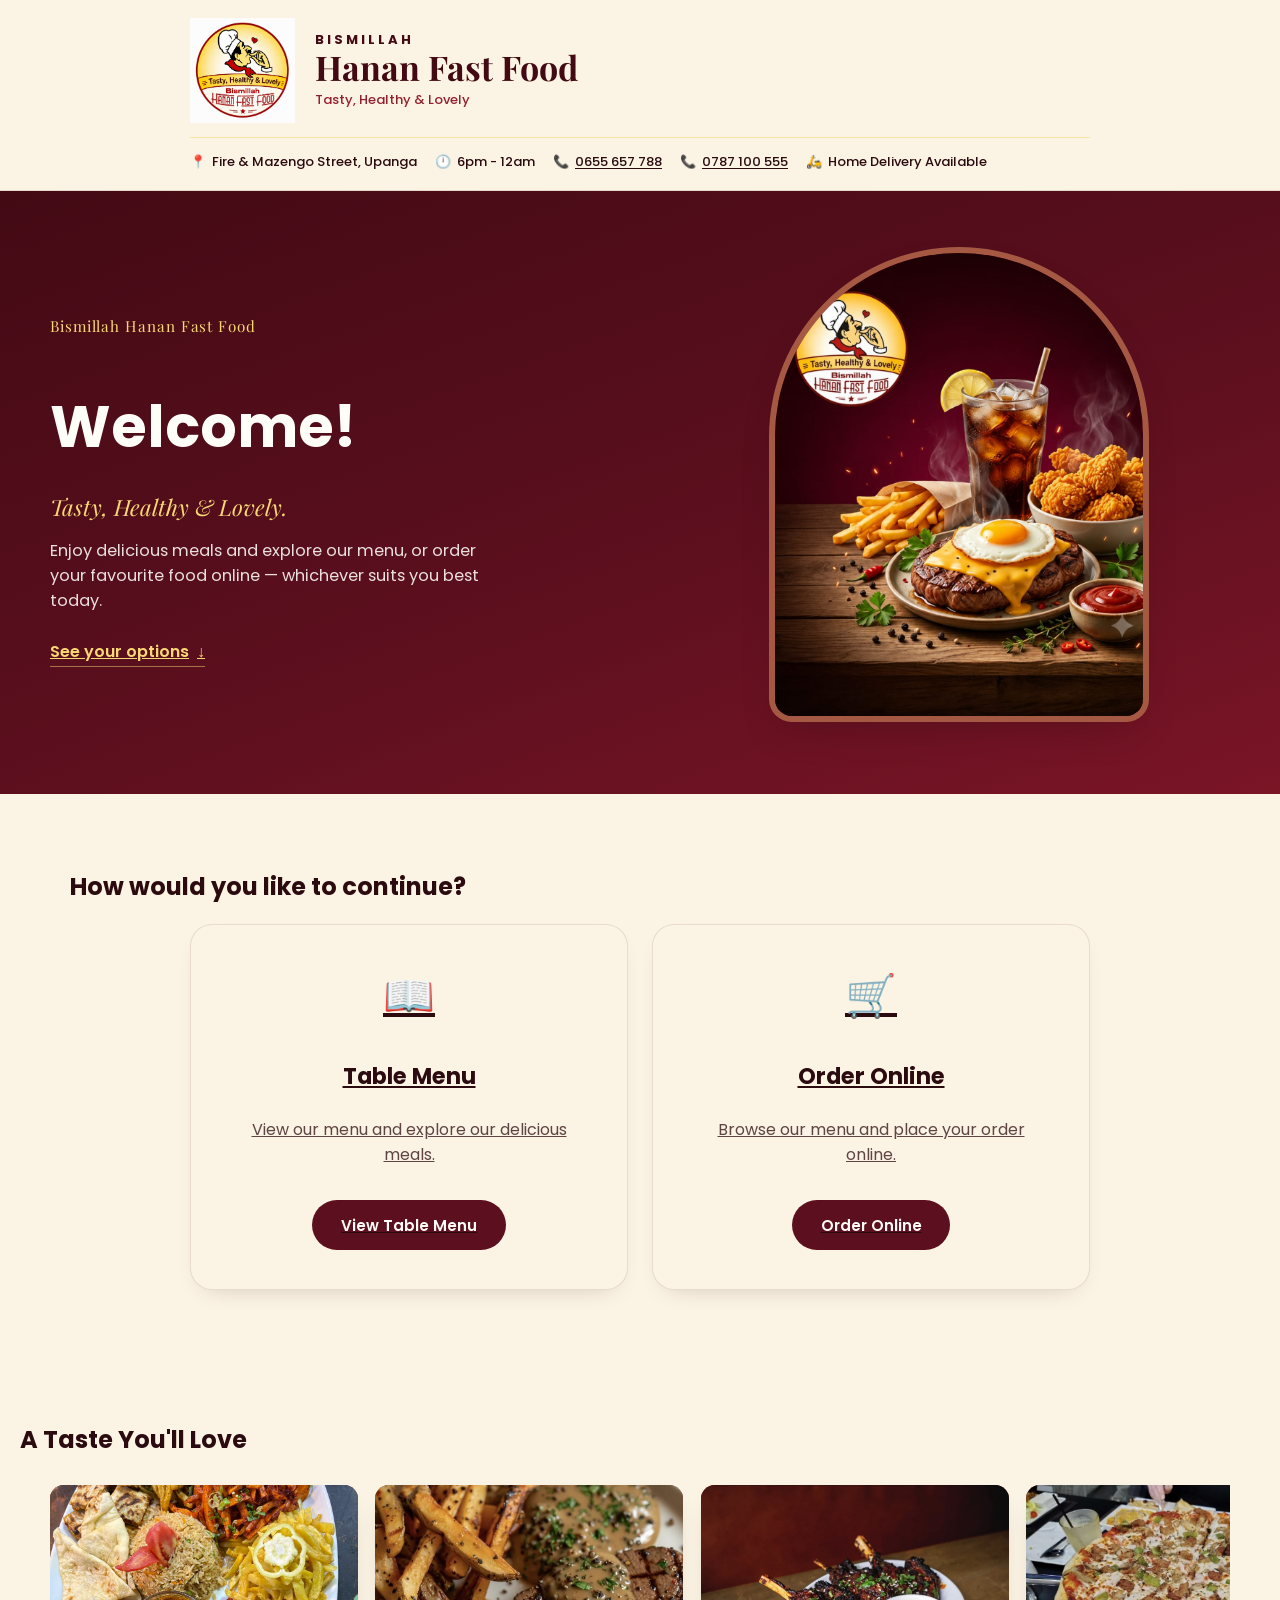
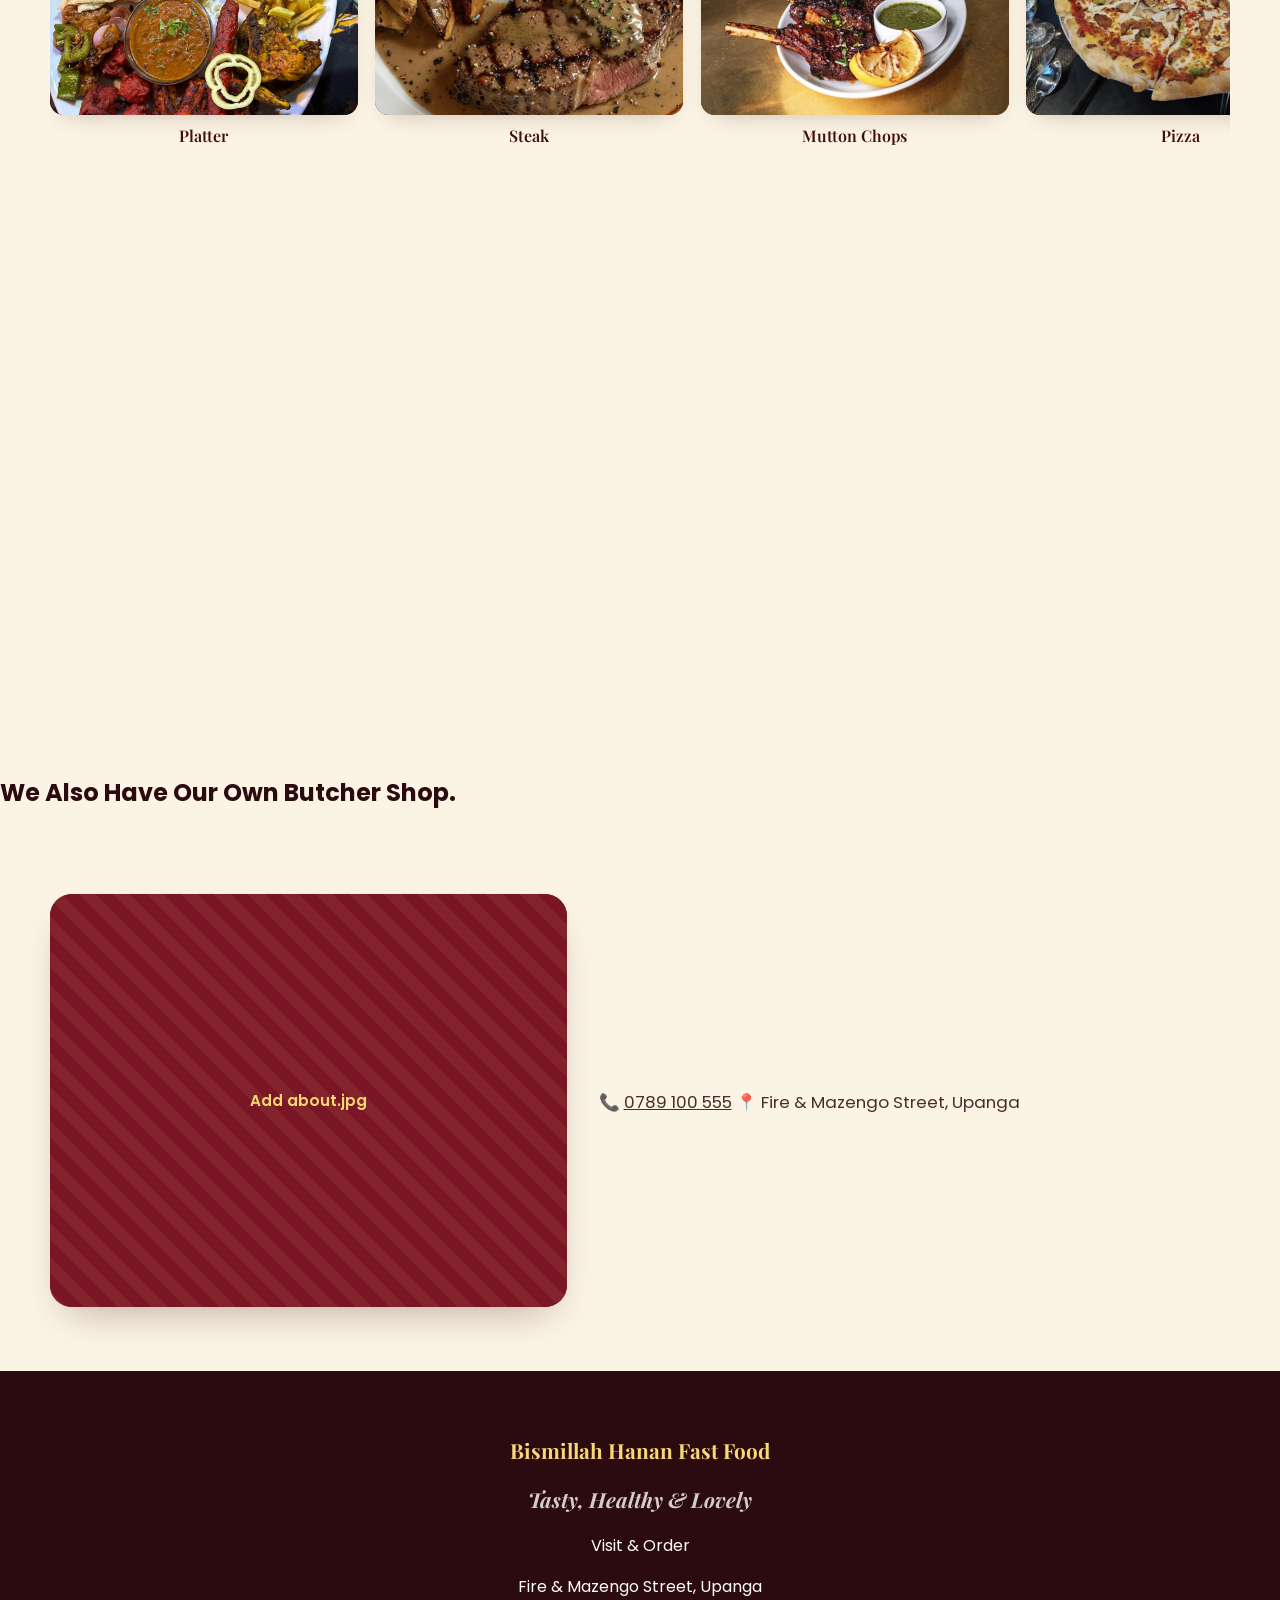
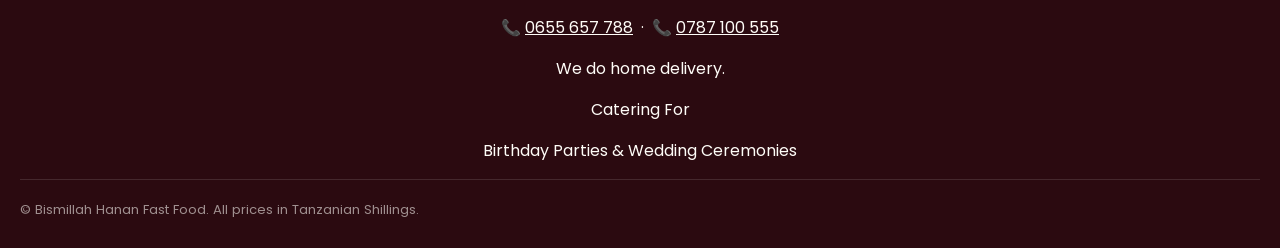
==== index.html @ abcdb2aa "Update index.html" ====
<!DOCTYPE html>
<html lang="en">
<head>
  <meta charset="UTF-8">
  <meta name="viewport" content="width=device-width, initial-scale=1.0">
  <title>Bismillah Hanan Fast Food | Tasty, Healthy &amp; Lovely</title>
  <meta name="description" content="Welcome to Bismillah Hanan Fast Food. View our table menu or order your favourite meals online.">

  <!-- Google Fonts: Playfair Display for headings, Poppins for body text -->
  <link rel="preconnect" href="https://fonts.googleapis.com">
  <link rel="preconnect" href="https://fonts.gstatic.com" crossorigin>
  <link href="https://fonts.googleapis.com/css2?family=Playfair+Display:wght@600;700;800&family=Poppins:wght@400;500;600;700&display=swap" rel="stylesheet">

  <link rel="stylesheet" href="style.css">
</head>
<body>

  <!-- =========================================================
     HEADER
     ========================================================= -->

<header class="site-header">

  <div class="header-inner">

    <!-- Restaurant Logo -->
    <div class="brand-logo">
      <img
        src="logo.png"
        alt="Bismillah Hanan Fast Food Logo"
      />
    </div>

    <!-- Restaurant Brand -->
    <div class="brand-copy">

      <p class="brand-eyebrow">Bismillah</p>

      <h1 class="brand-name">
        Hanan Fast Food
      </h1>

      <p class="brand-tagline">
        Tasty, Healthy &amp; Lovely
      </p>

    </div>

    <!-- Header Information -->
    <div class="header-strip">

      <div class="header-strip-item">
        <span class="header-icon">📍</span>
        <span>Fire &amp; Mazengo Street, Upanga </span>
      </div>

		<div class="header-strip-item">
        <span class="header-icon">🕛</span>
        <span>6pm - 12am</span>
      </div>
		
      <div class="header-strip-item">
        <span class="header-icon">📞</span>
        <a href="tel:0655657788">0655 657 788</a>
      </div>

      <div class="header-strip-item">
        <span class="header-icon">📞</span>
        <a href="tel:0787100555">0787 100 555</a>
      </div>

      <div class="header-strip-item">
        <span class="header-icon">🛵</span>
        <span>Home Delivery Available</span>
      </div>

    </div>

  </div>

</header>

<main>
    <!-- ============ HERO / WELCOME SECTION ============ -->
    <section class="hero" aria-labelledby="hero-heading">
      <div class="hero-inner">
        <div class="hero-text">
          <p class="hero-kicker">Bismillah Hanan Fast Food</p>
          <h1 id="hero-heading">Welcome!</h1>
          <p class="hero-tagline">Tasty, Healthy &amp; Lovely.</p>
          <p class="hero-copy">Enjoy delicious meals and explore our menu, or order your favourite food online — whichever suits you best today.</p>
          <a href="#choose" class="hero-scroll-cta">
            <span>See your options</span>
            <span class="hero-scroll-arrow" aria-hidden="true">↓</span>
          </a>
        </div>

        <div class="hero-media">
          <!-- Hero image: replace images/hero.jpg with the real photo when available -->
          <div class="hero-image-frame">
            <img
              src="hero.jpeg"
              alt="A warm plate of freshly prepared food from Bismillah Hanan Fast Food"
              class="hero-image"
              onerror="this.closest('.hero-image-frame').classList.add('image-fallback')"
            >
            <div class="fallback-label" aria-hidden="true">
              <span>Add hero.jpg</span>
              <small>images/hero.jpg — 1000×1200px recommended</small>
            </div>
          </div>
        </div>
      </div>
    </section>

    <!-- ============ TWO MAIN OPTIONS ============ -->
    <section class="choose" id="choose" aria-labelledby="choose-heading">
      <h2 id="choose-heading" class="section-heading">How would you like to continue?</h2>

      <div class="choice-grid">

        <!-- Card 1: Table Menu -->
        <a href="index1.html" class="choice-card choice-card--menu">
          <span class="choice-icon" aria-hidden="true">📖</span>
          <h3>Table Menu</h3>
          <p>View our menu and explore our delicious meals.</p>
          <span class="choice-button">View Table Menu</span>
        </a>

        <!-- Card 2: Order Online -->
        <a href="index2.html" class="choice-card choice-card--order">
          <span class="choice-icon" aria-hidden="true">🛒</span>
          <h3>Order Online</h3>
          <p>Browse our menu and place your order online.</p>
          <span class="choice-button">Order Online</span>
        </a>

      </div>
    </section>

    <!-- ============ FEATURED FOOD SECTION ============ -->
    <section class="featured" aria-labelledby="featured-heading">
      <h2 id="featured-heading" class="section-heading">A Taste You'll Love</h2>

      <div class="featured-track">
        <figure class="food-card">
          <div class="food-image-frame">
            <img src="Platter.jpeg" alt="Platter" loading="lazy" onerror="this.closest('.food-image-frame').classList.add('image-fallback')">
            <div class="fallback-label" aria-hidden="true"><span>Platter.jpg</span></div>
          </div>
          <figcaption>Platter</figcaption>
        </figure>

        <figure class="food-card">
          <div class="food-image-frame">
            <img src="Steak.jpeg" alt="Steak" loading="lazy" onerror="this.closest('.food-image-frame').classList.add('image-fallback')">
            <div class="fallback-label" aria-hidden="true"><span>Steak.jpg</span></div>
          </div>
          <figcaption>Steak</figcaption>
        </figure>

        <figure class="food-card">
          <div class="food-image-frame">
            <img src="Mutton chops.jpeg" alt="Mutton chops" loading="lazy" onerror="this.closest('.food-image-frame').classList.add('image-fallback')">
            <div class="fallback-label" aria-hidden="true"><span>Mutton chops.jpg</span></div>
          </div>
          <figcaption>Mutton Chops</figcaption>
        </figure>

        <figure class="food-card">
          <div class="food-image-frame">
            <img src="Pizza.jpeg" alt="Pizza" loading="lazy" onerror="this.closest('.food-image-frame').classList.add('image-fallback')">
            <div class="fallback-label" aria-hidden="true"><span>Pizza.jpg</span></div>
          </div>
          <figcaption>Pizza</figcaption>
        </figure>
		
      </div>
    </section>

    <!-- ============ ABOUT SECTION ============ -->
    <section class="about" aria-labelledby="about-heading">
      <div class="about-inner">
        <div class="about-image-frame">
          <img src="about.jpg" alt="Inside Bismillah Hanan Fast Food restaurant" loading="lazy" onerror="this.closest('.about-image-frame').classList.add('image-fallback')">
          <div class="fallback-label" aria-hidden="true"><span>Add about.jpg</span></div>
        </div>
        <div class="about-text">
          <h2 id="about-heading" class="section-heading section-heading--left">About Bismillah Hanan Fast Food</h2>
          <p>Welcome to Bismillah Hanan Fast Food, where great taste meets a warm and friendly experience. Explore our menu, discover your favourite meals and enjoy delicious food made for you.</p>
        </div>
      </div>
    </section>

	  <!-- ============ ABOUT SECTION ============ -->
	 <h2 id="about-heading" class="section-heading section-heading--left">We Also Have Our Own Butcher Shop.</h2>
    <section class="about" aria-labelledby="about-heading">
      <div class="about-inner">
        <div class="about-image-frame">
          <img src="about.jpg" alt="Inside Bismillah Hanan Fast Food restaurant" loading="lazy" onerror="this.closest('.about-image-frame').classList.add('image-fallback')">
          <div class="fallback-label" aria-hidden="true"><span>Add about.jpg</span></div>
        </div>
        <div class="about-text">
          <h2 id="about-heading" class="section-heading section-heading--left"></h2>
          <p>
		  📞 <a href="tel:0789100555">0789 100 555</a>
		  📍  Fire &amp; Mazengo Street, Upanga 
			  
		  </p>
        </div
      </div>
    </section>
	

  <!-- ============ FOOTER ============ -->
  
  <footer class="site-footer">


<div class="footer-inner">

  <!-- Footer Brand -->
  <div class="footer-brand">

    <p class="footer-name">
      Bismillah Hanan Fast Food
    </p>

    <p class="footer-tagline">
      Tasty, Healthy &amp; Lovely
    </p>

  </div>

  <!-- Restaurant Details -->
  <div class="footer-details">

    <p class="footer-heading">
      Visit &amp; Order
    </p>

    <p>
     Fire &amp; Mazengo Street, Upanga
    </p>

    <p>
      📞 <a href="tel:0655657788">0655 657 788</a>
      &nbsp;·&nbsp;
      📞 <a href="tel:0787100555">0787 100 555</a>
    </p>

    <p>
      We do home delivery.
    </p>

  </div>

  <!-- Catering -->
  <div class="footer-catering">

    <p class="footer-heading">
      Catering For
    </p>

    <p>
      Birthday Parties &amp; Wedding Ceremonies
    </p>

  </div>

</div>

<!-- Copyright -->
<p class="footer-copyright">
  © <span id="year"></span>
  Bismillah Hanan Fast Food.
  All prices in Tanzanian Shillings.
</p>


  <script src="script.js"></script>
</body>
</html>
---- style.css ----
/* ==========================================================================
   BISMILLAH HANAN FAST FOOD — STYLESHEET
   A warm, premium restaurant palette: deep maroon/burgundy + warm gold,
   set against a soft cream background.
   ========================================================================== */

/* ---------- 1. Design tokens ---------- */
:root {
  /* Colour palette */
  --maroon-deep:   #430A14;
  --near-black:    #2B0A10;
  --burgundy:      #5C0F1E;
  --burgundy-mid:  #7A1526;
  --burgundy-light:#93202F;
  --gold-light:    #F7D875;
  --gold:          #F2B705;
  --cream:         #FBF3E3;
  --white-warm:    #FFFDF8;

  /* Typography */
  --font-display: 'Playfair Display', Georgia, serif;
  --font-body: 'Poppins', -apple-system, BlinkMacSystemFont, 'Segoe UI', sans-serif;

  /* Layout */
  --max-width: 1180px;
  --radius-lg: 22px;
  --radius-md: 14px;
  --radius-sm: 8px;
  --shadow-soft: 0 18px 40px -18px rgba(43, 10, 16, 0.35);

  --transition-fast: 180ms ease;
  --transition-med: 320ms cubic-bezier(0.22, 0.61, 0.36, 1);
}

/* =========================================================================
RESET & BASE
========================================================================= */

* {
  box-sizing: border-box;
  }

html {
scroll-behavior: smooth;
}

@media (prefers-reduced-motion: reduce) {

html {
scroll-behavior: auto;
}

* {
  animation-duration: 0.01ms !important;
  transition-duration: 0.01ms !important;
  }
  }

body {
  margin: 0;

  background: var(--cream);
  color: var(--near-black);

  font-family: var(--font-body);

  -webkit-font-smoothing: antialiased;

  overflow-x: hidden;
}

img {
max-width: 100%;
display: block;
}

button {
font-family: inherit;
}

a {
color: inherit;
}

/* =========================================================================
   HEADER
   ========================================================================= */

.site-header {
  position: sticky;
  top: 0;
  z-index: 100;

  background: var(--cream);
  color: var(--near-black);

  border-bottom: 1px solid rgba(67, 10, 20, 0.12);

  padding: 18px 20px;
}


/* =========================================================================
   HEADER INNER
   ========================================================================= */

.header-inner {
  width: 100%;
  max-width: 900px;
  margin: 0 auto;

  display: grid;

  /* Logo | Restaurant information */
  grid-template-columns: 105px minmax(0, 1fr);

  column-gap: 20px;
  row-gap: 14px;

  align-items: center;
}


/* =========================================================================
   RESTAURANT LOGO
   ========================================================================= */

.brand-logo {
  width: 105px;
  height: 105px;

  display: flex;
  align-items: center;
  justify-content: center;

  flex-shrink: 0;
}

.brand-logo img {
  width: 100%;
  height: 100%;

  object-fit: contain;

  display: block;
}


/* =========================================================================
   BRAND TEXT
   ========================================================================= */

.brand-copy {
  min-width: 0;
}

.brand-eyebrow {
  margin: 0 0 2px;

  font-family: var(--font-body);

  font-size: 13px;
  line-height: 1.2;

  letter-spacing: 3px;
  text-transform: uppercase;

  color: var(--maroon-deep);

  font-weight: 700;
}

.brand-name {
  margin: 0 0 5px;

  font-family: var(--font-display);

  font-weight: 700;

  font-size: clamp(24px, 6vw, 34px);

  line-height: 1.05;

  color: var(--maroon-deep);
}

.brand-tagline {
  margin: 0;

  font-family: var(--font-body);

  font-size: 13px;
  line-height: 1.4;

  color: var(--burgundy-light);

  font-weight: 500;
}


/* =========================================================================
   HEADER INFORMATION
   ========================================================================= */

.header-strip {
  grid-column: 1 / -1;

  width: 100%;

  display: flex;
  flex-wrap: wrap;

  gap: 8px 18px;

  padding-top: 14px;

  border-top: 1px solid rgba(242, 183, 5, 0.28);
}

.header-strip-item {
  display: flex;
  align-items: flex-start;

  gap: 6px;

  min-width: 0;

  font-size: 13px;
  line-height: 1.5;

  color: var(--near-black);

  font-weight: 500;
}

.header-strip-item a {
  color: var(--near-black);
  text-decoration: underline;
  text-decoration-thickness: 1px;
  text-underline-offset: 2px;
}

.header-strip-item a:hover {
  color: var(--burgundy);
}

.header-icon {
  flex-shrink: 0;
}


/* =========================================================================
   MOBILE HEADER
   ========================================================================= */

@media (max-width: 600px) {

  .site-header {
    padding: 16px 14px 14px;
  }

  .header-inner {
    grid-template-columns: 92px minmax(0, 1fr);

    column-gap: 14px;
    row-gap: 12px;
  }

  .brand-logo {
    width: 92px;
    height: 92px;
  }

  .brand-eyebrow {
    font-size: 11px;
    letter-spacing: 2.5px;
  }

  .brand-name {
    font-size: 27px;
    line-height: 1.03;
  }

  .brand-tagline {
    font-size: 12px;
  }

  .header-strip {
    display: flex;
    flex-direction: column;

    gap: 6px;

    padding-top: 12px;
  }

  .header-strip-item {
    font-size: 12.5px;

    white-space: normal;
  }

}


/* =========================================================================
   VERY SMALL PHONES
   ========================================================================= */

@media (max-width: 380px) {

  .header-inner {
    grid-template-columns: 82px minmax(0, 1fr);
    column-gap: 12px;
  }

  .brand-logo {
    width: 82px;
    height: 82px;
  }

  .brand-name {
    font-size: 24px;
  }

  .brand-eyebrow {
    font-size: 10px;
    letter-spacing: 2px;
  }

  .brand-tagline {
    font-size: 11px;
  }

  .header-strip-item {
    font-size: 12px;
  }

}
/* ---------- 4. Hero section ---------- */
.hero {
  background: linear-gradient(160deg, var(--maroon-deep) 0%, var(--burgundy) 55%, var(--burgundy-mid) 100%);
  padding: 3.5rem 1.25rem 4.5rem;
}

.hero-inner {
  max-width: var(--max-width);
  margin: 0 auto;
  display: grid;
  grid-template-columns: 1fr;
  gap: 2.5rem;
  align-items: center;
}

.hero-text { color: var(--white-warm); text-align: center; }

.hero-kicker {
  font-family: var(--font-display);
  font-size: 0.95rem;
  letter-spacing: 0.06em;
  color: var(--gold-light);
  margin-bottom: 0.6em;
}

.hero-text h1 {
  color: var(--white-warm);
  font-size: clamp(2.4rem, 8vw, 3.6rem);
  margin-bottom: 0.15em;
}

.hero-tagline {
  font-family: var(--font-display);
  font-style: italic;
  color: var(--gold-light);
  font-size: clamp(1.1rem, 3vw, 1.4rem);
  margin-bottom: 0.7em;
}

.hero-copy {
  max-width: 46ch;
  margin-left: auto;
  margin-right: auto;
  color: rgba(255, 253, 248, 0.88);
  font-size: 1.02rem;
}

.hero-scroll-cta {
  display: inline-flex;
  align-items: center;
  gap: 0.5rem;
  margin-top: 0.6rem;
  color: var(--gold-light);
  font-weight: 600;
  border-bottom: 1px solid rgba(247, 216, 117, 0.5);
  padding-bottom: 2px;
  transition: gap var(--transition-fast), color var(--transition-fast);
}
.hero-scroll-cta:hover { gap: 0.85rem; color: var(--gold); }
.hero-scroll-arrow { display: inline-block; animation: bob 2.2s ease-in-out infinite; }

@keyframes bob {
  0%, 100% { transform: translateY(0); }
  50% { transform: translateY(4px); }
}

.hero-media { display: flex; justify-content: center; }

.hero-image-frame {
  width: min(100%, 380px);
  aspect-ratio: 4 / 5;
  border-radius: 200px 200px 24px 24px;
  overflow: hidden;
  border: 6px solid rgba(247, 216, 117, 0.35);
  box-shadow: var(--shadow-soft);
  position: relative;
  background: var(--burgundy-mid);
}
.hero-image-frame .hero-image { width: 100%; height: 100%; object-fit: cover; }

/* Fallback placeholder styling shared by hero + food + about images */
.fallback-label {
  display: none;
  position: absolute;
  inset: 0;
  flex-direction: column;
  align-items: center;
  justify-content: center;
  text-align: center;
  gap: 0.3rem;
  padding: 1rem;
  color: var(--gold-light);
  background:
    repeating-linear-gradient(45deg, rgba(247, 216, 117, 0.07) 0 12px, transparent 12px 24px),
    var(--burgundy-mid);
  font-family: var(--font-body);
}
.fallback-label span { font-weight: 600; font-size: 0.95rem; }
.fallback-label small { opacity: 0.75; font-size: 0.75rem; }
.image-fallback .fallback-label { display: flex; }
.image-fallback img { display: none; }

/* ---------- 5. Choose section (the two main options) ---------- */
.choose {
  max-width: var(--max-width);
  margin: 0 auto;
  padding: 3.5rem 1.25rem;
}

.choice-grid {
  display: grid;
  grid-template-columns: 1fr;
  gap: 1.5rem;
  max-width: 900px;
  margin: 0 auto;
}

.choice-card {
  display: flex;
  flex-direction: column;
  align-items: center;
  text-align: center;
  background: var(--cream);
  border: 1px solid rgba(67, 10, 20, 0.1);
  border-radius: var(--radius-lg);
  padding: 2.4rem 1.75rem;
  min-height: 220px;
  justify-content: center;
  box-shadow: 0 10px 26px -16px rgba(43, 10, 16, 0.25);
  transition: transform var(--transition-med), box-shadow var(--transition-med), border-color var(--transition-med);
}

.choice-card:hover,
.choice-card:focus-visible {
  transform: translateY(-6px);
  box-shadow: var(--shadow-soft);
  border-color: var(--gold);
}

.choice-icon {
  font-size: 2.6rem;
  margin-bottom: 0.6rem;
}

.choice-card h3 {
  font-size: 1.4rem;
  margin-bottom: 0.35em;
}

.choice-card p {
  color: var(--near-black);
  opacity: 0.75;
  max-width: 32ch;
}

.choice-button {
  margin-top: 1.1rem;
  display: inline-block;
  background: var(--burgundy);
  color: var(--white-warm);
  font-weight: 600;
  font-size: 0.95rem;
  padding: 0.85rem 1.8rem;
  border-radius: 999px;
  transition: background var(--transition-fast), transform var(--transition-fast);
}
.choice-card:hover .choice-button {
  background: var(--gold);
  color: var(--maroon-deep);
}

/* ---------- 6. Featured food section ---------- */
.featured {
  background: var(--cream);
  padding: 3.5rem 0;
}
.featured .section-heading { padding: 0 1.25rem; }

.featured-track {
  max-width: var(--max-width);
  margin: 0 auto;
  padding: 0.5rem 1.25rem 0.75rem;
  display: grid;
  grid-auto-flow: column;
  grid-auto-columns: 72%;
  gap: 1.1rem;
  overflow-x: auto;
  scroll-snap-type: x mandatory;
  scrollbar-width: thin;
  scrollbar-color: var(--burgundy-mid) transparent;
}

.food-card {
  margin: 0;
  scroll-snap-align: start;
}

.food-image-frame {
  position: relative;
  aspect-ratio: 4 / 3;
  border-radius: var(--radius-md);
  overflow: hidden;
  background: var(--burgundy-mid);
  box-shadow: 0 10px 24px -14px rgba(43, 10, 16, 0.3);
}
.food-image-frame img {
  width: 100%; height: 100%; object-fit: cover;
  transition: transform var(--transition-med);
}
.food-card:hover .food-image-frame img { transform: scale(1.06); }

.food-card figcaption {
  margin-top: 0.6rem;
  font-family: var(--font-display);
  font-weight: 600;
  color: var(--maroon-deep);
  text-align: center;
}

/* ---------- 7. About section ---------- */
.about { padding: 4rem 1.25rem; }

.about-inner {
  max-width: var(--max-width);
  margin: 0 auto;
  display: grid;
  grid-template-columns: 1fr;
  gap: 2rem;
  align-items: center;
}

.about-image-frame {
  position: relative;
  aspect-ratio: 5 / 4;
  border-radius: var(--radius-lg);
  overflow: hidden;
  background: var(--burgundy-mid);
  box-shadow: var(--shadow-soft);
}
.about-image-frame img { width: 100%; height: 100%; object-fit: cover; }

.about-text p {
  font-size: 1.05rem;
  color: var(--near-black);
  opacity: 0.85;
  max-width: 58ch;
}

/* ---------- 8. How it works ---------- */
.steps {
  background: var(--maroon-deep);
  padding: 4rem 1.25rem;
}
.steps .section-heading { color: var(--white-warm); }

.steps-list {
  max-width: var(--max-width);
  margin: 0 auto;
  display: grid;
  grid-template-columns: 1fr;
  gap: 1.75rem;
  counter-reset: step;
}

.step {
  text-align: center;
  padding: 1.5rem 1rem;
}

.step-number {
  display: inline-flex;
  align-items: center;
  justify-content: center;
  width: 46px;
  height: 46px;
  border-radius: 50%;
  border: 2px solid var(--gold);
  color: var(--gold-light);
  font-family: var(--font-display);
  font-weight: 700;
  font-size: 1.15rem;
  margin-bottom: 0.75rem;
}

.step h3 {
  color: var(--white-warm);
  font-size: 1.15rem;
}
.step p {
  color: rgba(255, 253, 248, 0.75);
  font-size: 0.95rem;
}

/* ---------- 9. Footer ---------- */
.site-footer {
  background: var(--near-black);
  color: var(--white-warm);
  padding: 2.75rem 1.25rem 1.75rem;
}

.footer-inner {
  max-width: var(--max-width);
  margin: 0 auto;
  text-align: center;
}

.footer-brand {
  font-family: var(--font-display);
  font-size: 1.3rem;
  font-weight: 700;
  color: var(--gold-light);
  margin-bottom: 0.15em;
}

.footer-tagline {
  font-style: italic;
  color: rgba(255, 253, 248, 0.8);
  margin-bottom: 1.25rem;
}

.footer-links {
  display: flex;
  justify-content: center;
  gap: 1.75rem;
  margin-bottom: 1.5rem;
  flex-wrap: wrap;
}
.footer-links a {
  font-weight: 500;
  border-bottom: 1px solid transparent;
  transition: border-color var(--transition-fast), color var(--transition-fast);
}
.footer-links a:hover {
  color: var(--gold-light);
  border-color: var(--gold-light);
}

.footer-copyright {
  font-size: 0.82rem;
  color: rgba(255, 253, 248, 0.55);
  margin: 0;
  padding-top: 1.25rem;
  border-top: 1px solid rgba(255, 253, 248, 0.12);
}

/* ---------- 10. Scroll-reveal animation ---------- */
.reveal {
  opacity: 0;
  transform: translateY(18px);
  transition: opacity 0.7s ease, transform 0.7s ease;
}
.reveal.is-visible {
  opacity: 1;
  transform: translateY(0);
}

/* ---------- 11. Tablet & desktop breakpoints ---------- */
@media (min-width: 640px) {
  .featured-track { grid-auto-columns: 45%; }
}

@media (min-width: 860px) {
  .hero-inner {
    grid-template-columns: 1.05fr 0.95fr;
    text-align: left;
  }
  .hero-text { text-align: left; }
  .hero-copy { margin-left: 0; }

  .choice-grid { grid-template-columns: 1fr 1fr; }

  .about-inner { grid-template-columns: 0.9fr 1.1fr; }

  .steps-list { grid-template-columns: repeat(3, 1fr); }

  .featured-track { grid-auto-columns: 27%; }
}

@media (min-width: 900px) {
  .nav-toggle { display: none !important; }
  .nav-menu { display: flex !important; }
}

@media (max-width: 899px) {
  .nav-toggle { display: flex; }

  .nav-menu {
    position: absolute;
    top: 100%;
    left: 0;
    right: 0;
    background: var(--cream);
    flex-direction: column;
    align-items: center;
    gap: 0;
    max-height: 0;
    overflow: hidden;
    border-bottom: 1px solid rgba(67, 10, 20, 0.12);
    transition: max-height var(--transition-med);
  }
  .nav-menu.is-open { max-height: 260px; }
  .nav-menu li { width: 100%; }
  .nav-link {
    display: block;
    padding: 1rem 1.25rem;
    border-top: 1px solid rgba(67, 10, 20, 0.08);
  }
  .nav-link::after { display: none; }
}

@media (min-width: 1100px) {
  .navbar { padding: 0.75rem 1.5rem; }
}
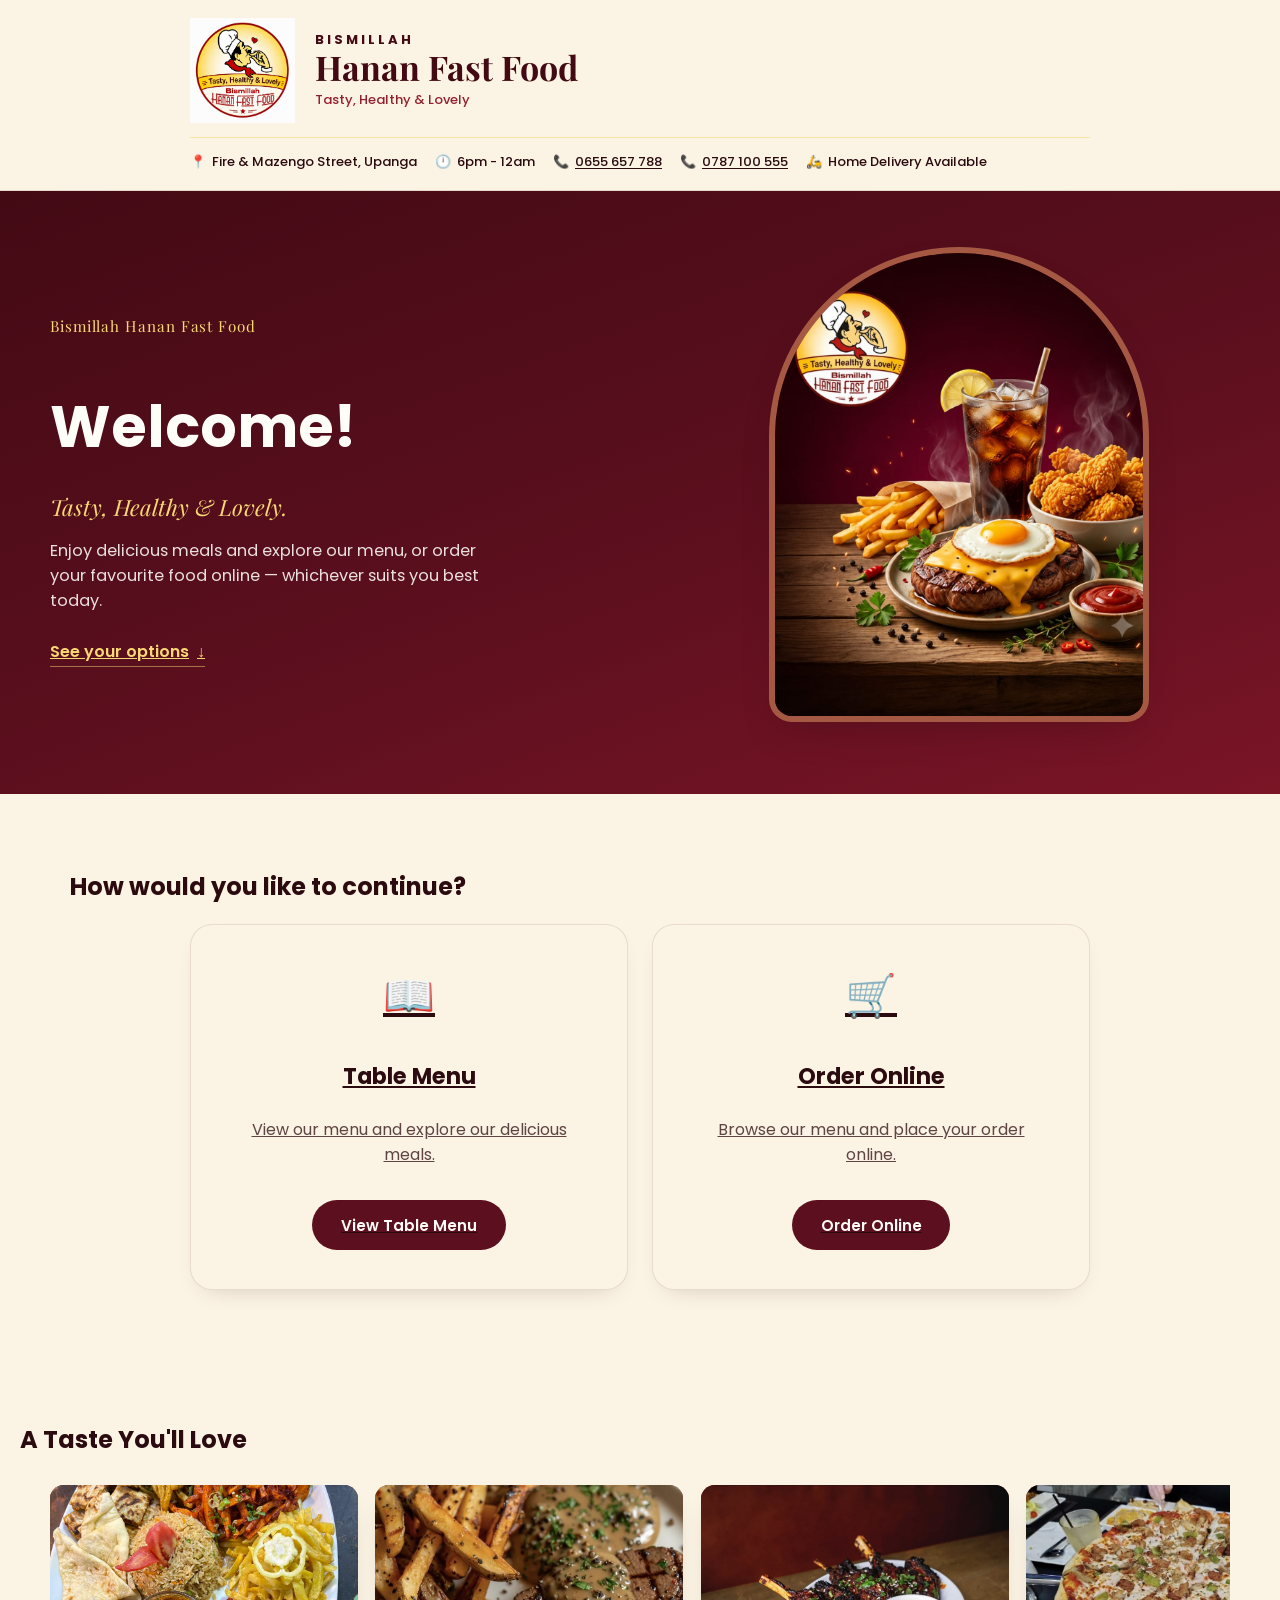
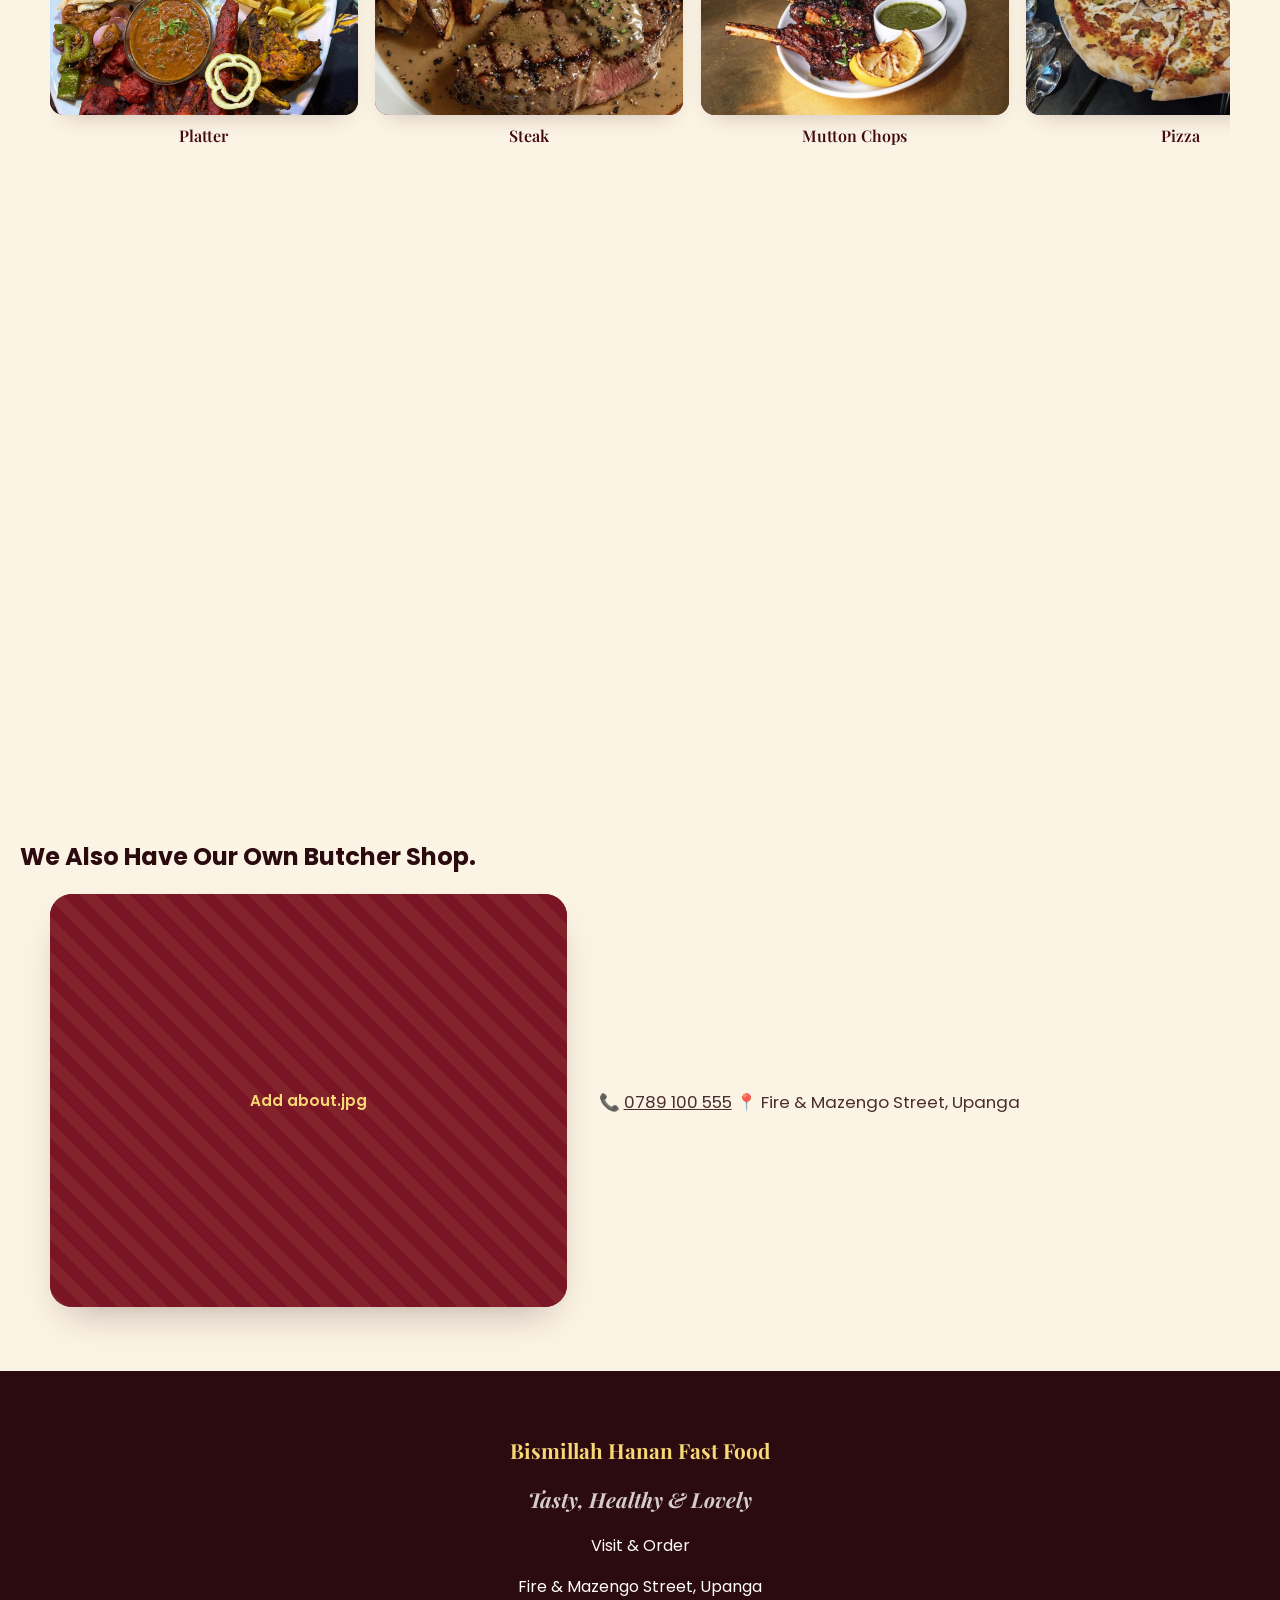
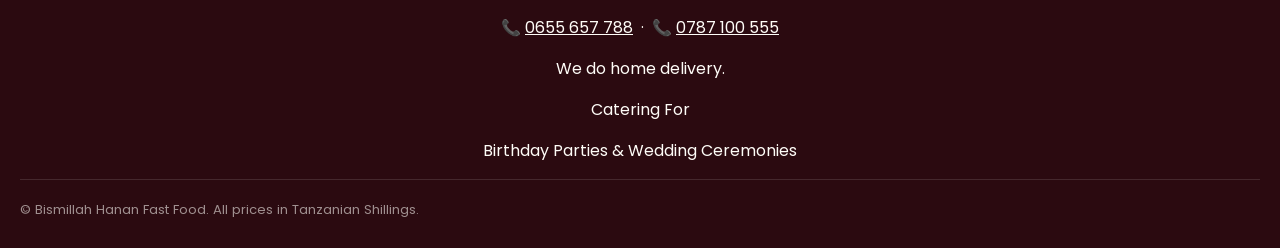
==== commit 4a17d8f8: "Update index.html" ====
--- a/index.html
+++ b/index.html
@@ -193,8 +193,9 @@
     </section>
 
 	  <!-- ============ ABOUT SECTION ============ -->
-	 <h2 id="about-heading" class="section-heading section-heading--left">We Also Have Our Own Butcher Shop.</h2>
+	  
     <section class="about" aria-labelledby="about-heading">
+		<h2 id="about-heading" class="section-heading section-heading--left">We Also Have Our Own Butcher Shop.</h2>
       <div class="about-inner">
         <div class="about-image-frame">
           <img src="about.jpg" alt="Inside Bismillah Hanan Fast Food restaurant" loading="lazy" onerror="this.closest('.about-image-frame').classList.add('image-fallback')">
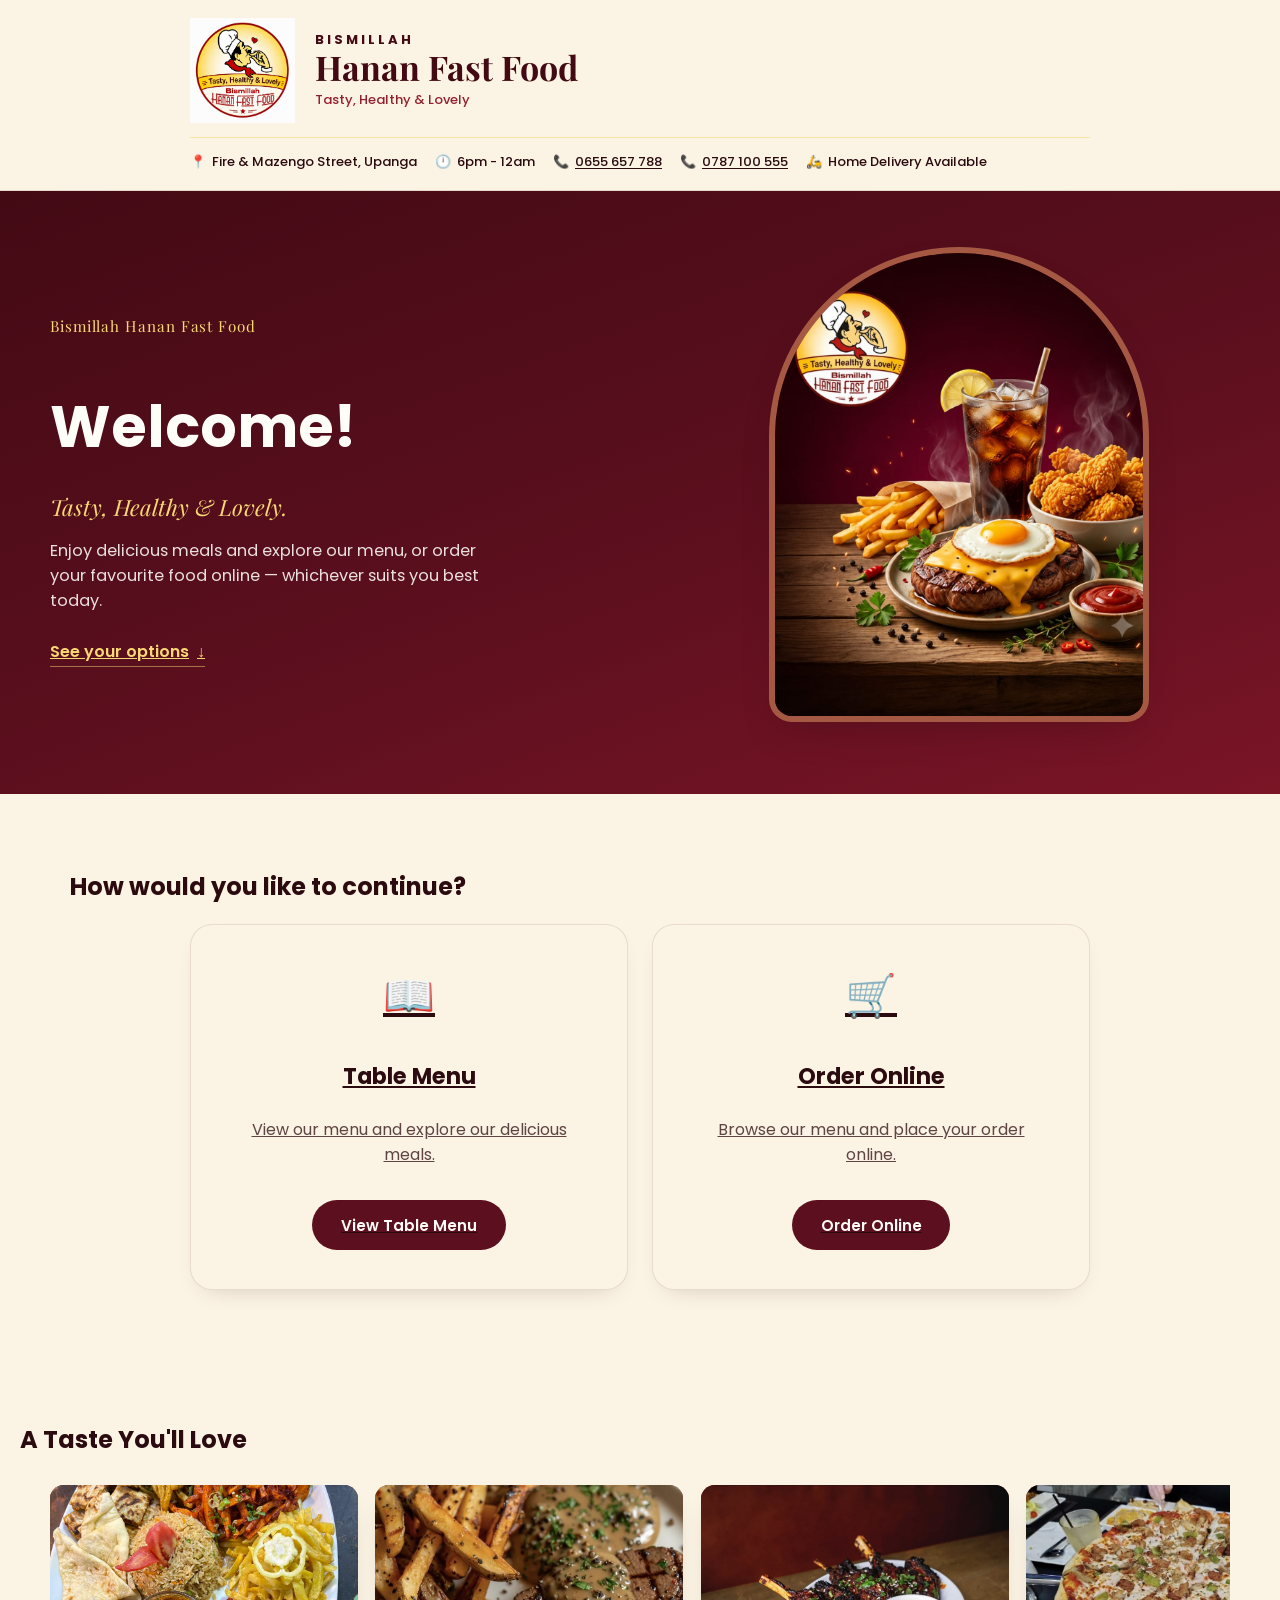
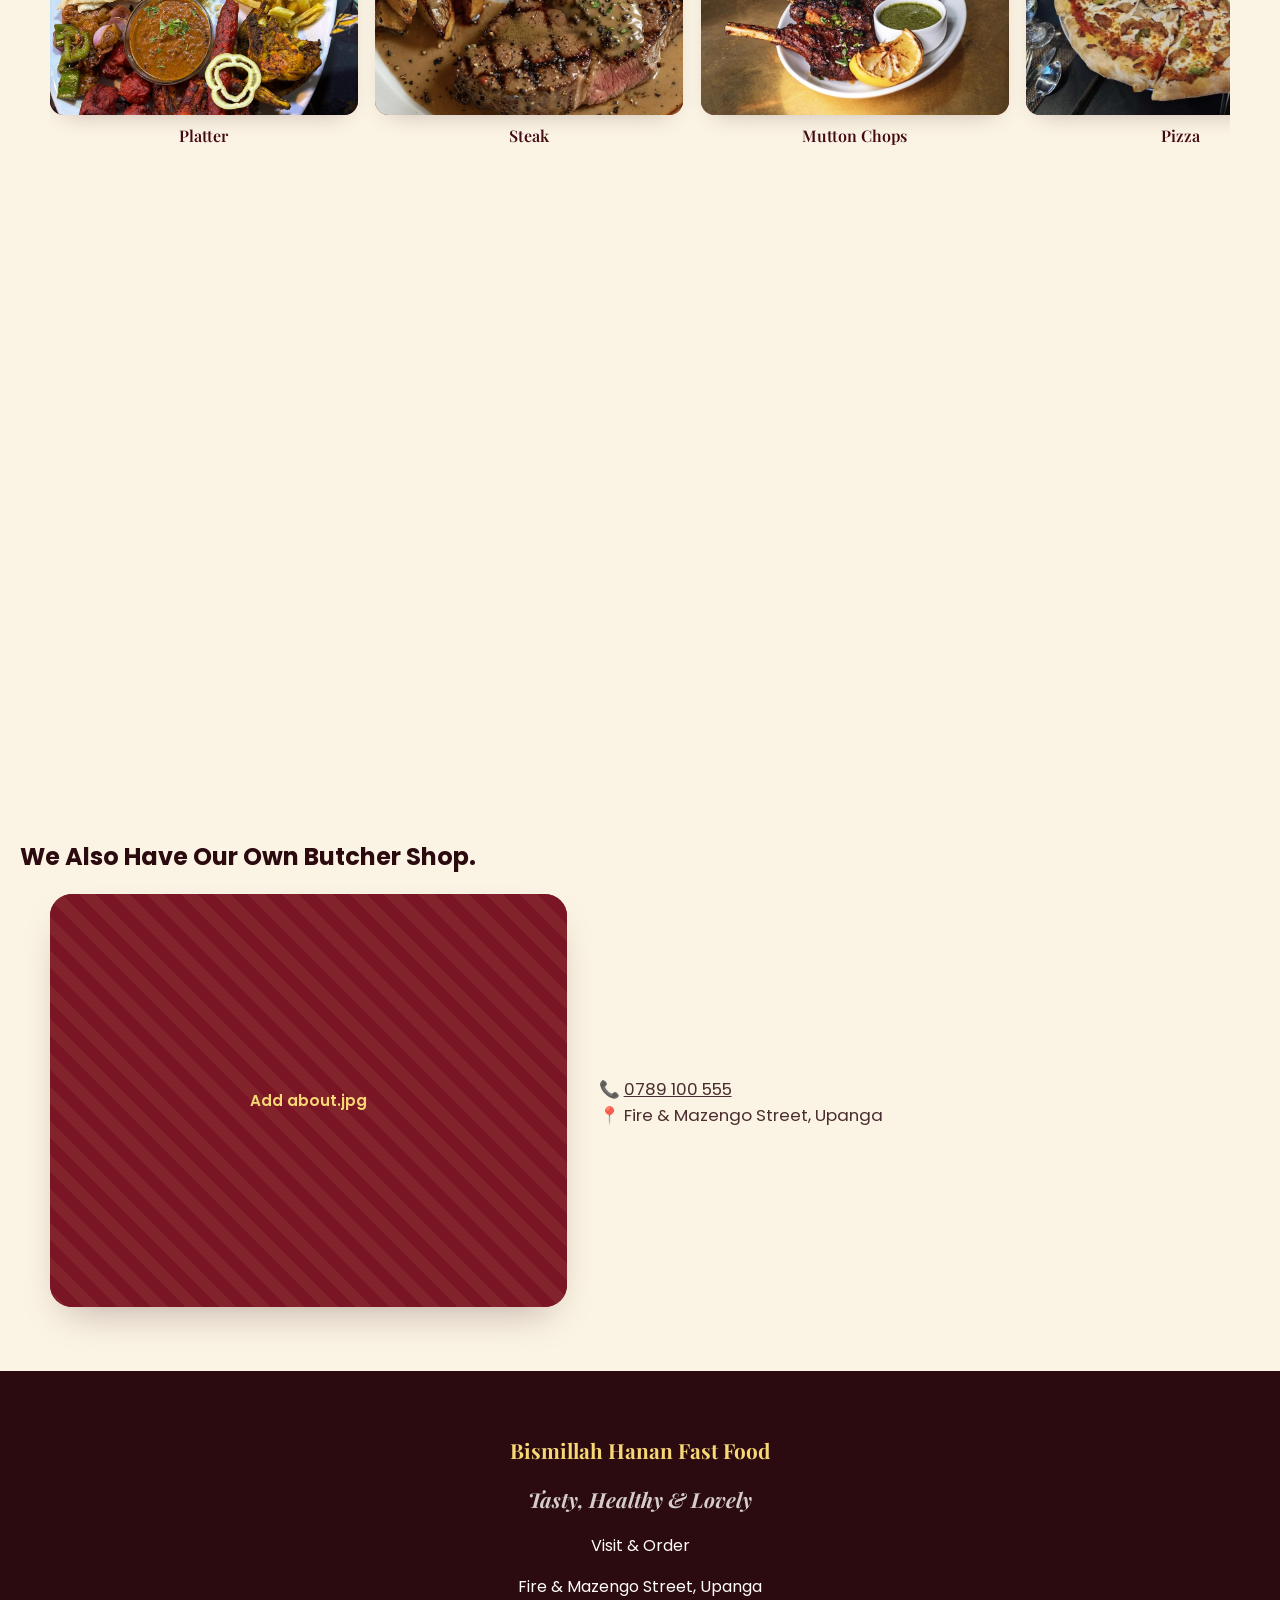
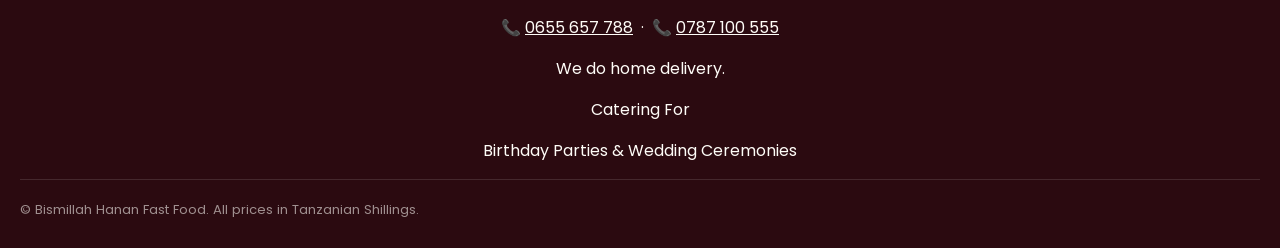
==== commit 9518f59b: "Update index.html" ====
--- a/index.html
+++ b/index.html
@@ -205,6 +205,7 @@
           <h2 id="about-heading" class="section-heading section-heading--left"></h2>
           <p>
 		  📞 <a href="tel:0789100555">0789 100 555</a>
+			  <br>
 		  📍  Fire &amp; Mazengo Street, Upanga 
 			  
 		  </p>
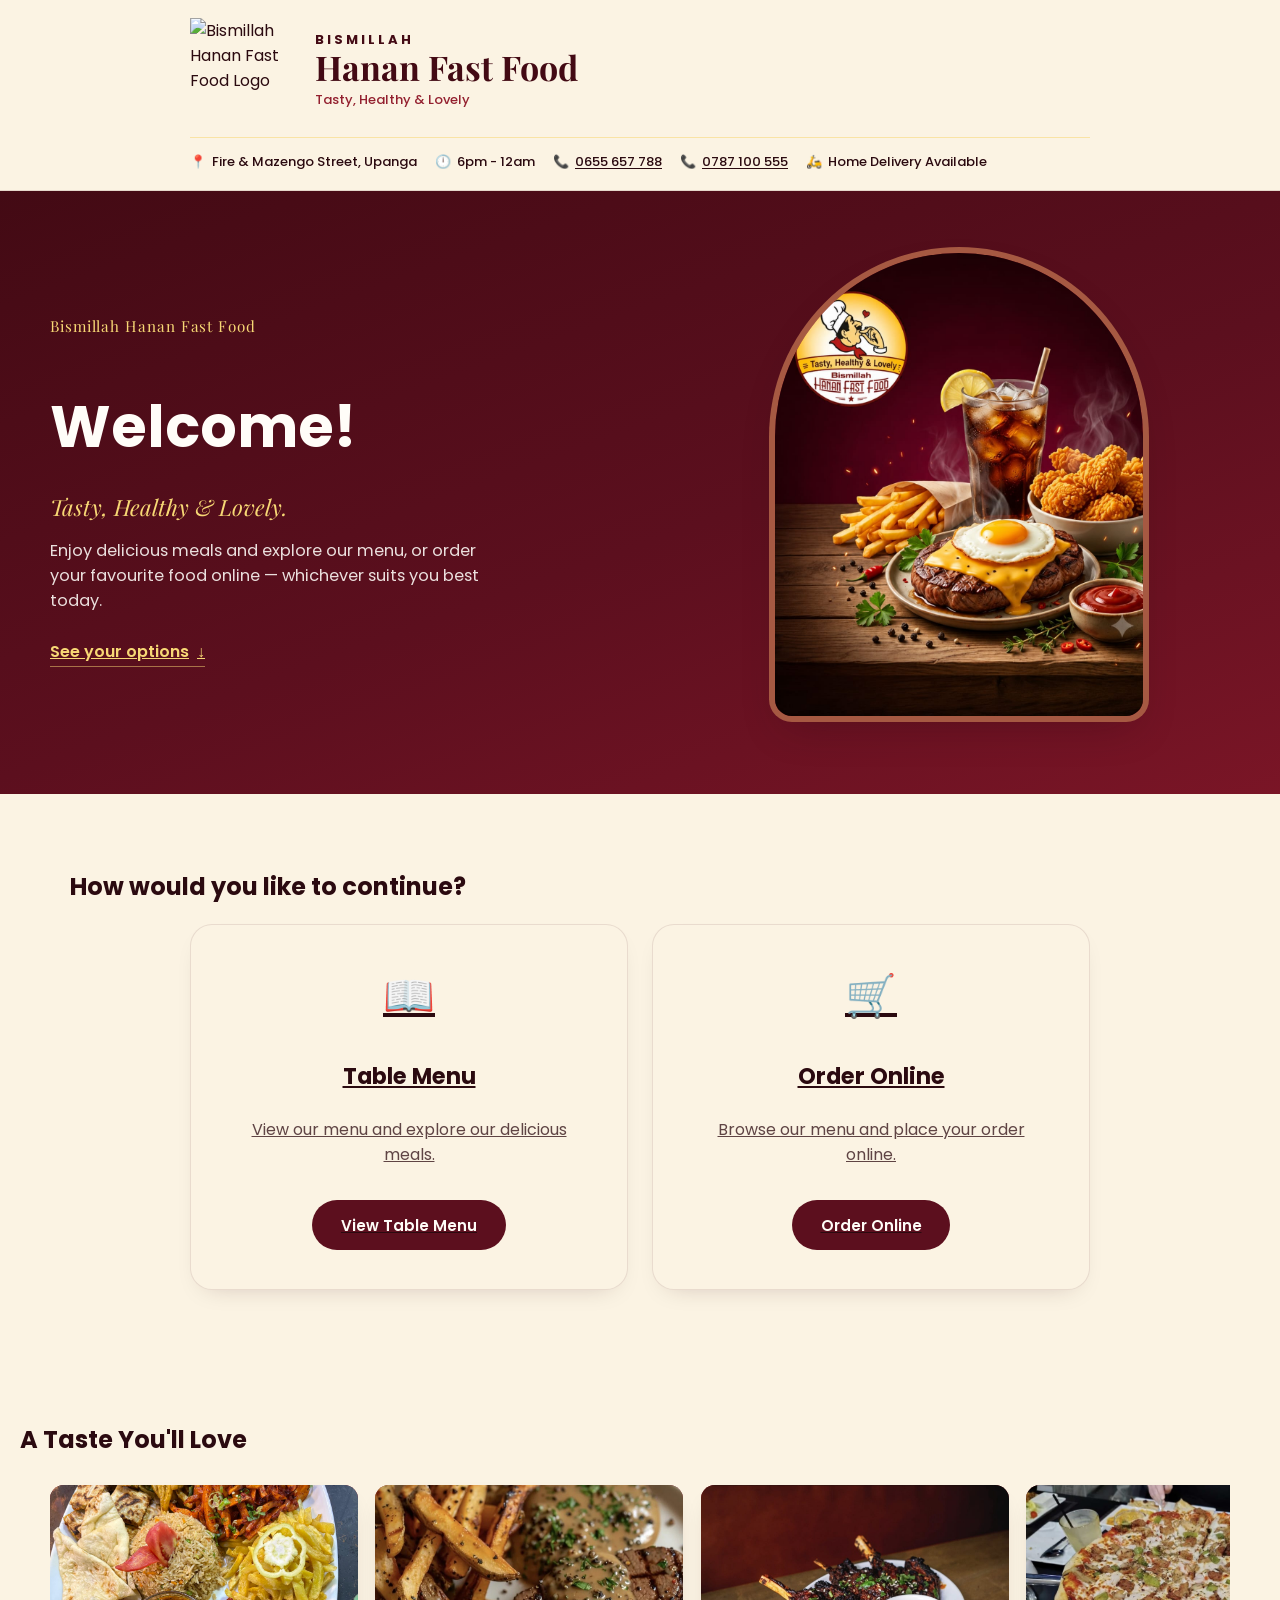
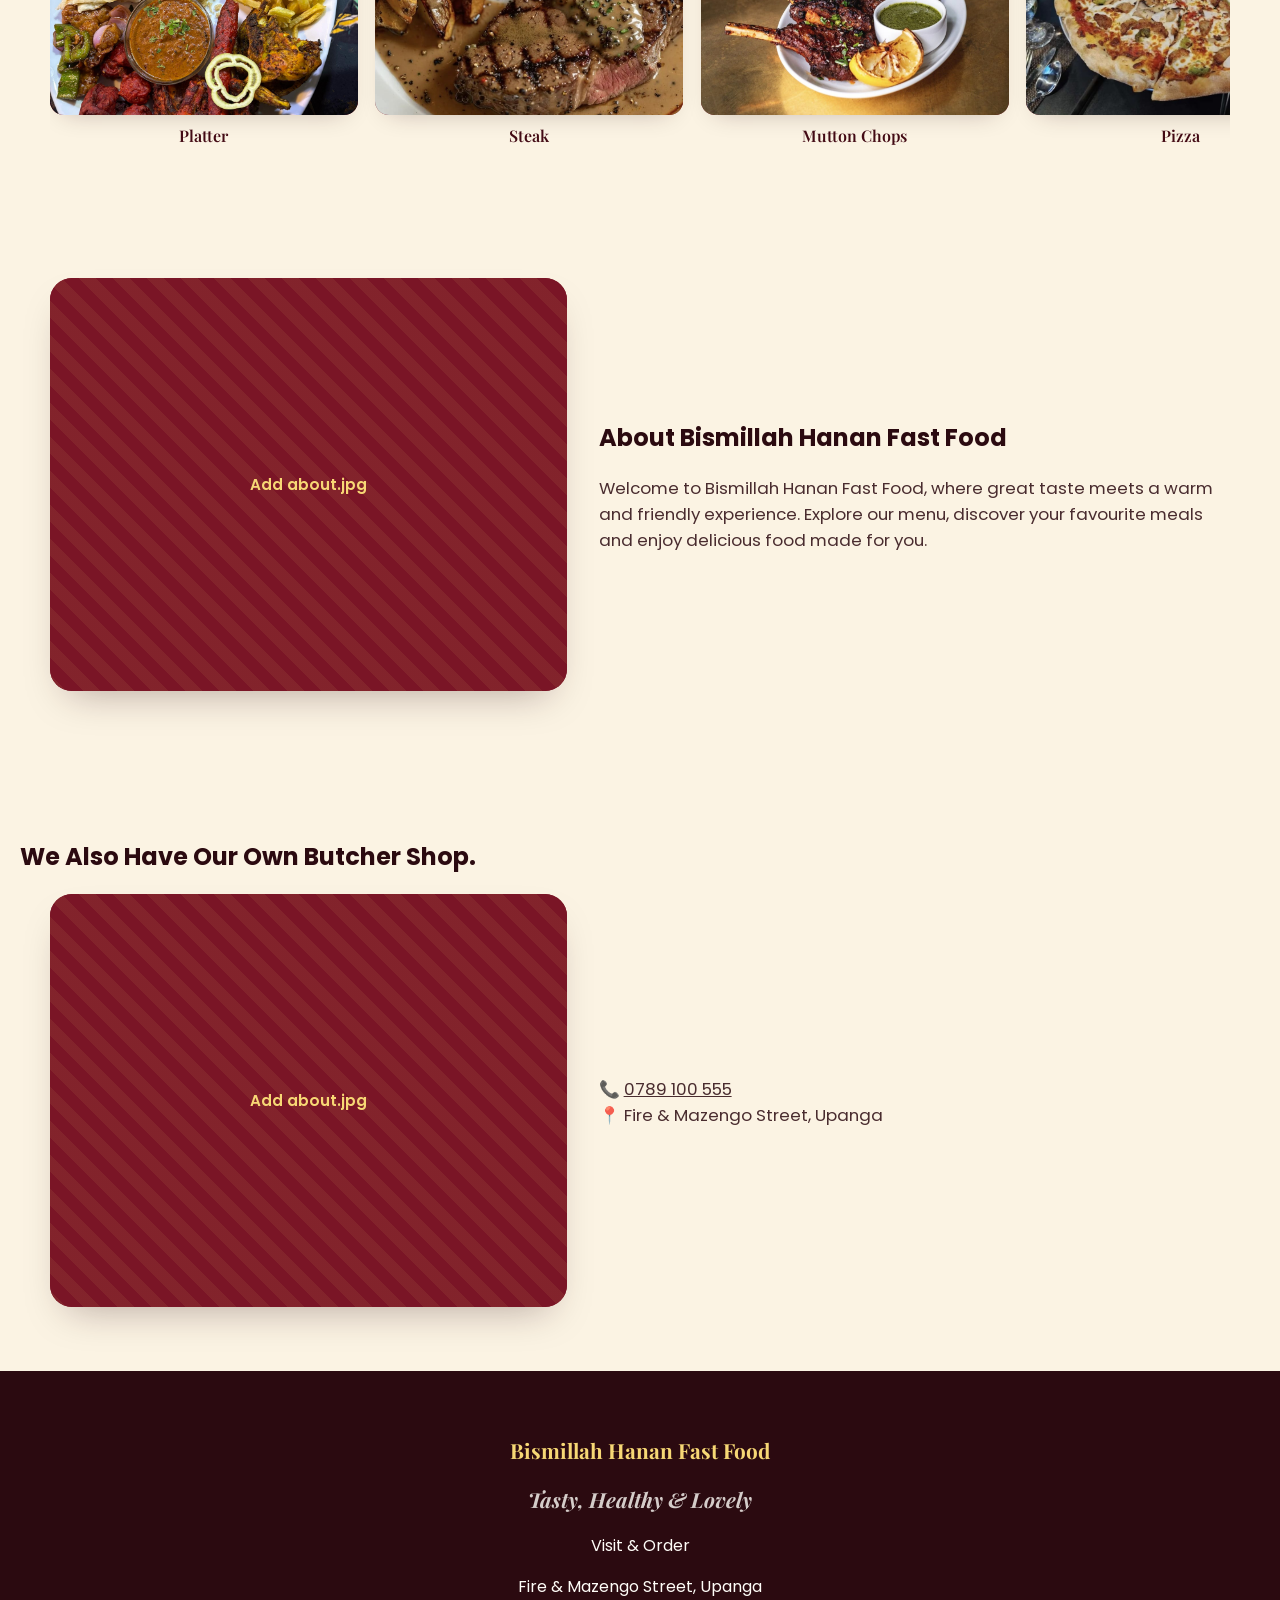
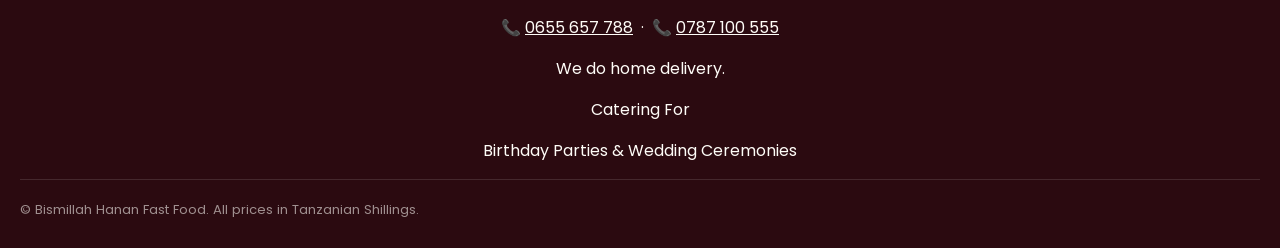
==== commit 56669890: "Update index.html" ====
--- a/index.html
+++ b/index.html
@@ -26,7 +26,7 @@
     <!-- Restaurant Logo -->
     <div class="brand-logo">
       <img
-        src="logo.png"
+        src="logo.jpeg"
         alt="Bismillah Hanan Fast Food Logo"
       />
     </div>
@@ -191,9 +191,7 @@
         </div>
       </div>
     </section>
-
 	  <!-- ============ ABOUT SECTION ============ -->
-	  
     <section class="about" aria-labelledby="about-heading">
 		<h2 id="about-heading" class="section-heading section-heading--left">We Also Have Our Own Butcher Shop.</h2>
       <div class="about-inner">
@@ -206,8 +204,7 @@
           <p>
 		  📞 <a href="tel:0789100555">0789 100 555</a>
 			  <br>
-		  📍  Fire &amp; Mazengo Street, Upanga 
-			  
+		  📍  Fire &amp; Mazengo Street, Upanga 		  
 		  </p>
         </div
       </div>
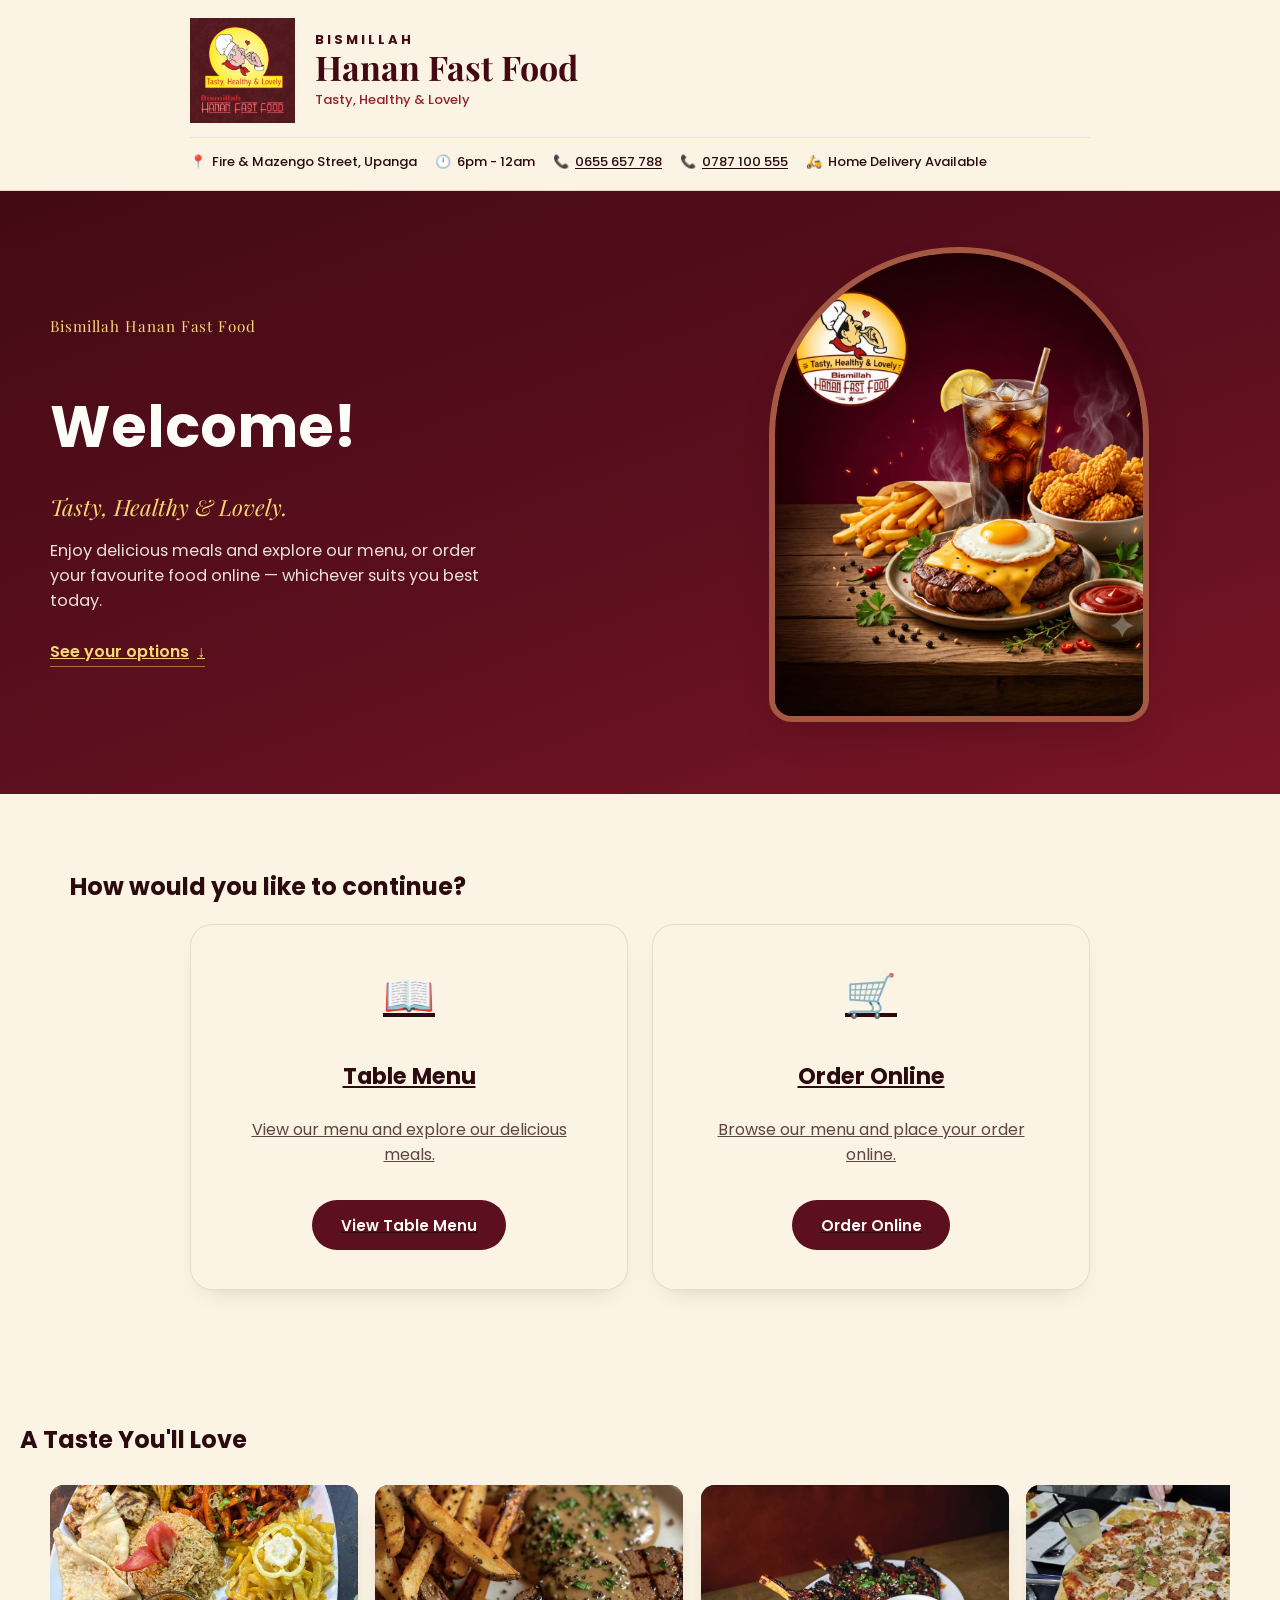
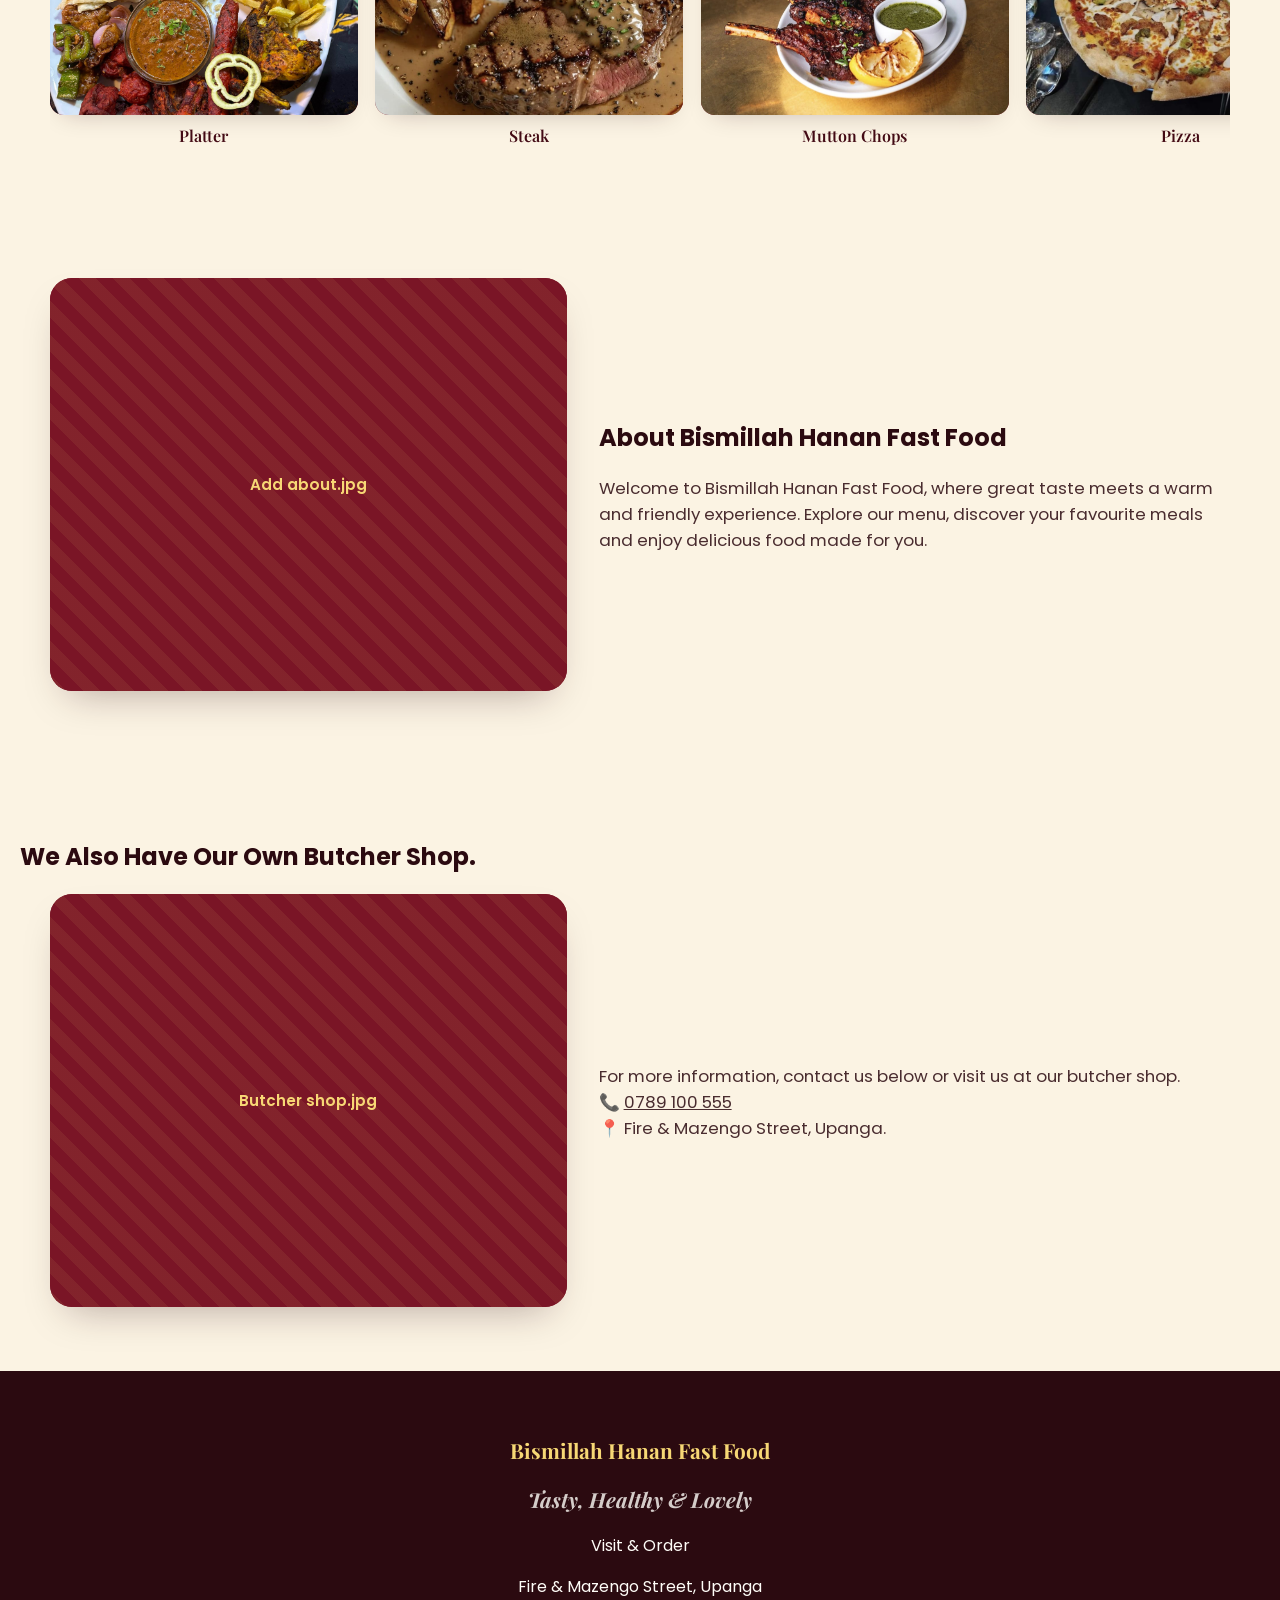
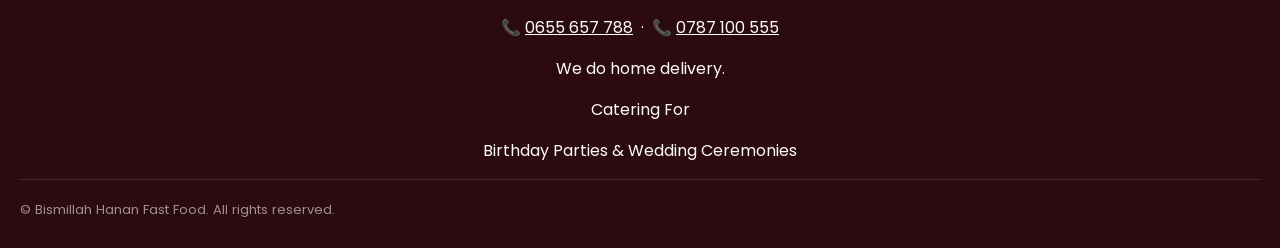
==== commit 9410b41a: "Update index.html" ====
--- a/index.html
+++ b/index.html
@@ -196,15 +196,17 @@
 		<h2 id="about-heading" class="section-heading section-heading--left">We Also Have Our Own Butcher Shop.</h2>
       <div class="about-inner">
         <div class="about-image-frame">
-          <img src="about.jpg" alt="Inside Bismillah Hanan Fast Food restaurant" loading="lazy" onerror="this.closest('.about-image-frame').classList.add('image-fallback')">
-          <div class="fallback-label" aria-hidden="true"><span>Add about.jpg</span></div>
+          <img src="Butcher.jpeg" alt="Hannan Butchery Shop" loading="lazy" onerror="this.closest('.about-image-frame').classList.add('image-fallback')">
+          <div class="fallback-label" aria-hidden="true"><span>Butcher shop.jpg</span></div>
         </div>
         <div class="about-text">
           <h2 id="about-heading" class="section-heading section-heading--left"></h2>
           <p>
+			  For more information, contact us below or visit us at our butcher shop.
+			  <br>
 		  📞 <a href="tel:0789100555">0789 100 555</a>
 			  <br>
-		  📍  Fire &amp; Mazengo Street, Upanga 		  
+		  📍  Fire &amp; Mazengo Street, Upanga.
 		  </p>
         </div
       </div>
@@ -272,8 +274,7 @@
 <!-- Copyright -->
 <p class="footer-copyright">
   © <span id="year"></span>
-  Bismillah Hanan Fast Food.
-  All prices in Tanzanian Shillings.
+Bismillah Hanan Fast Food. All rights reserved.
 </p>
 
 
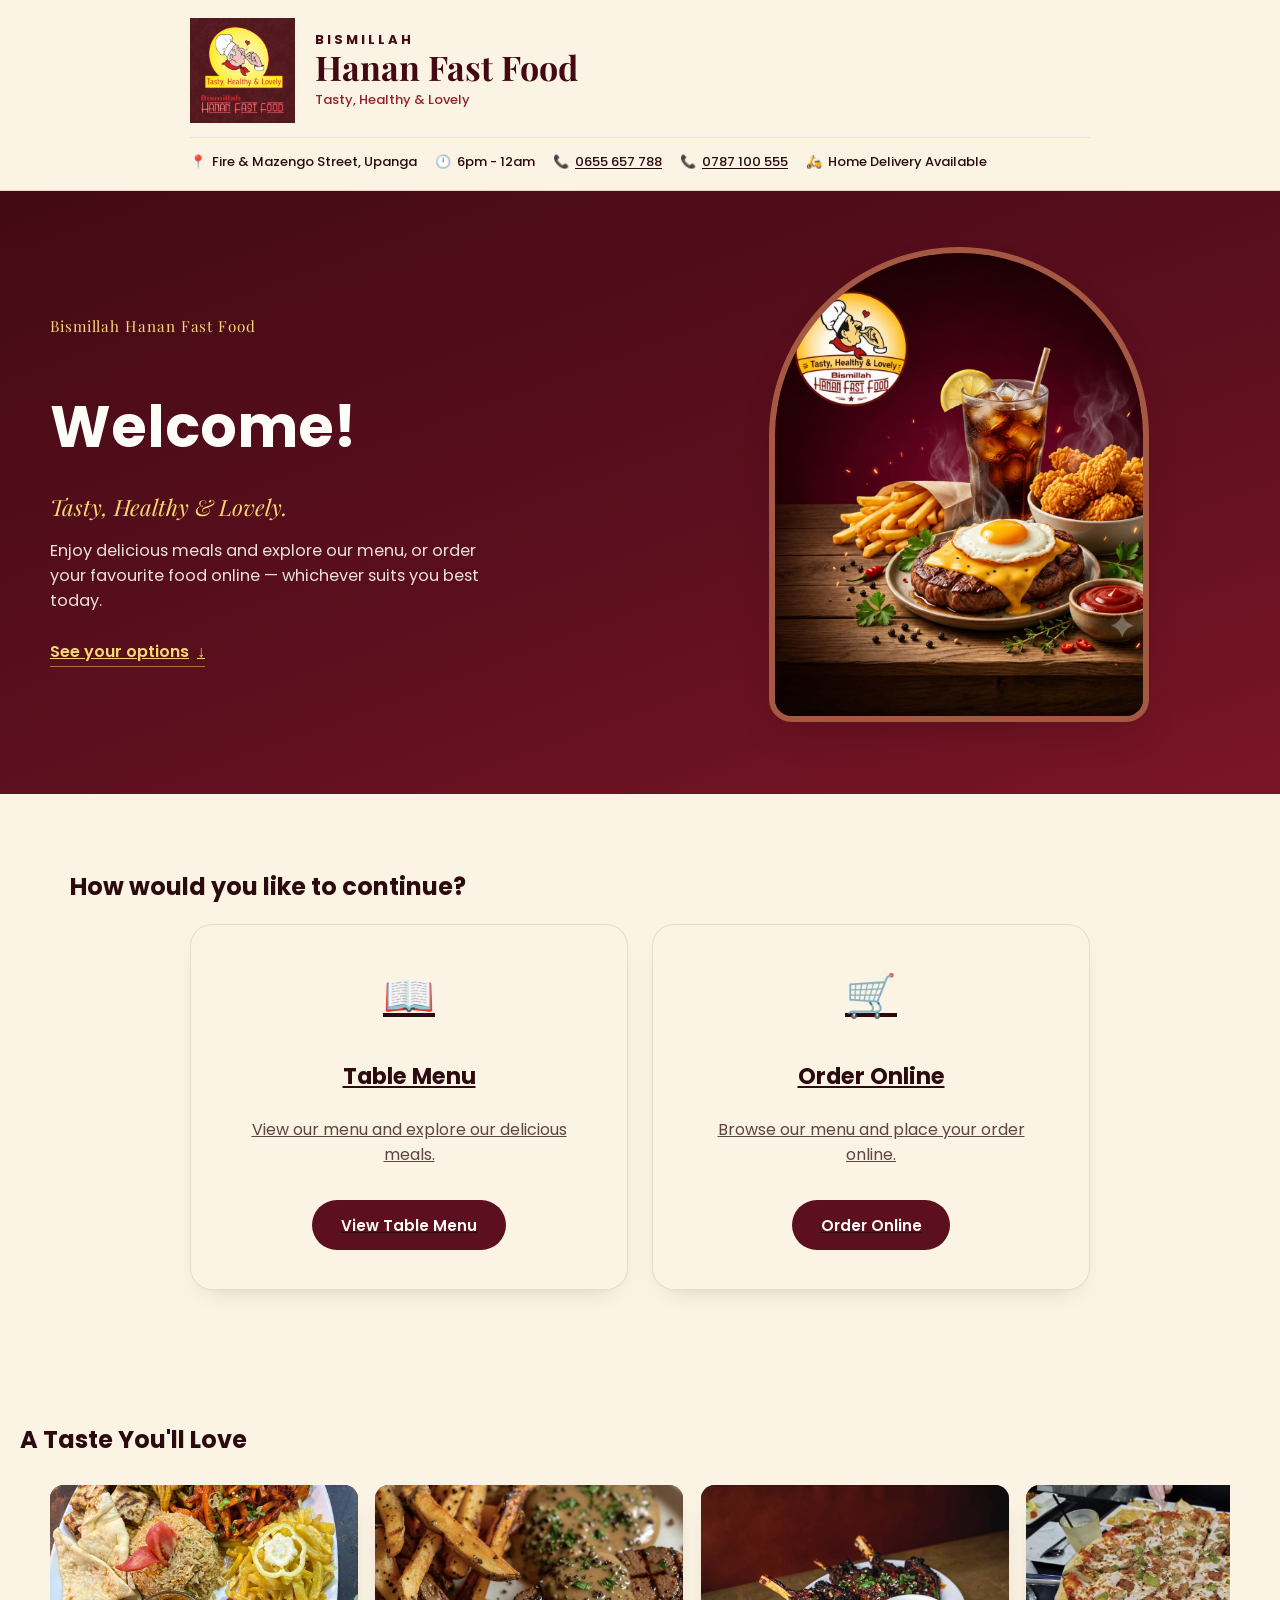
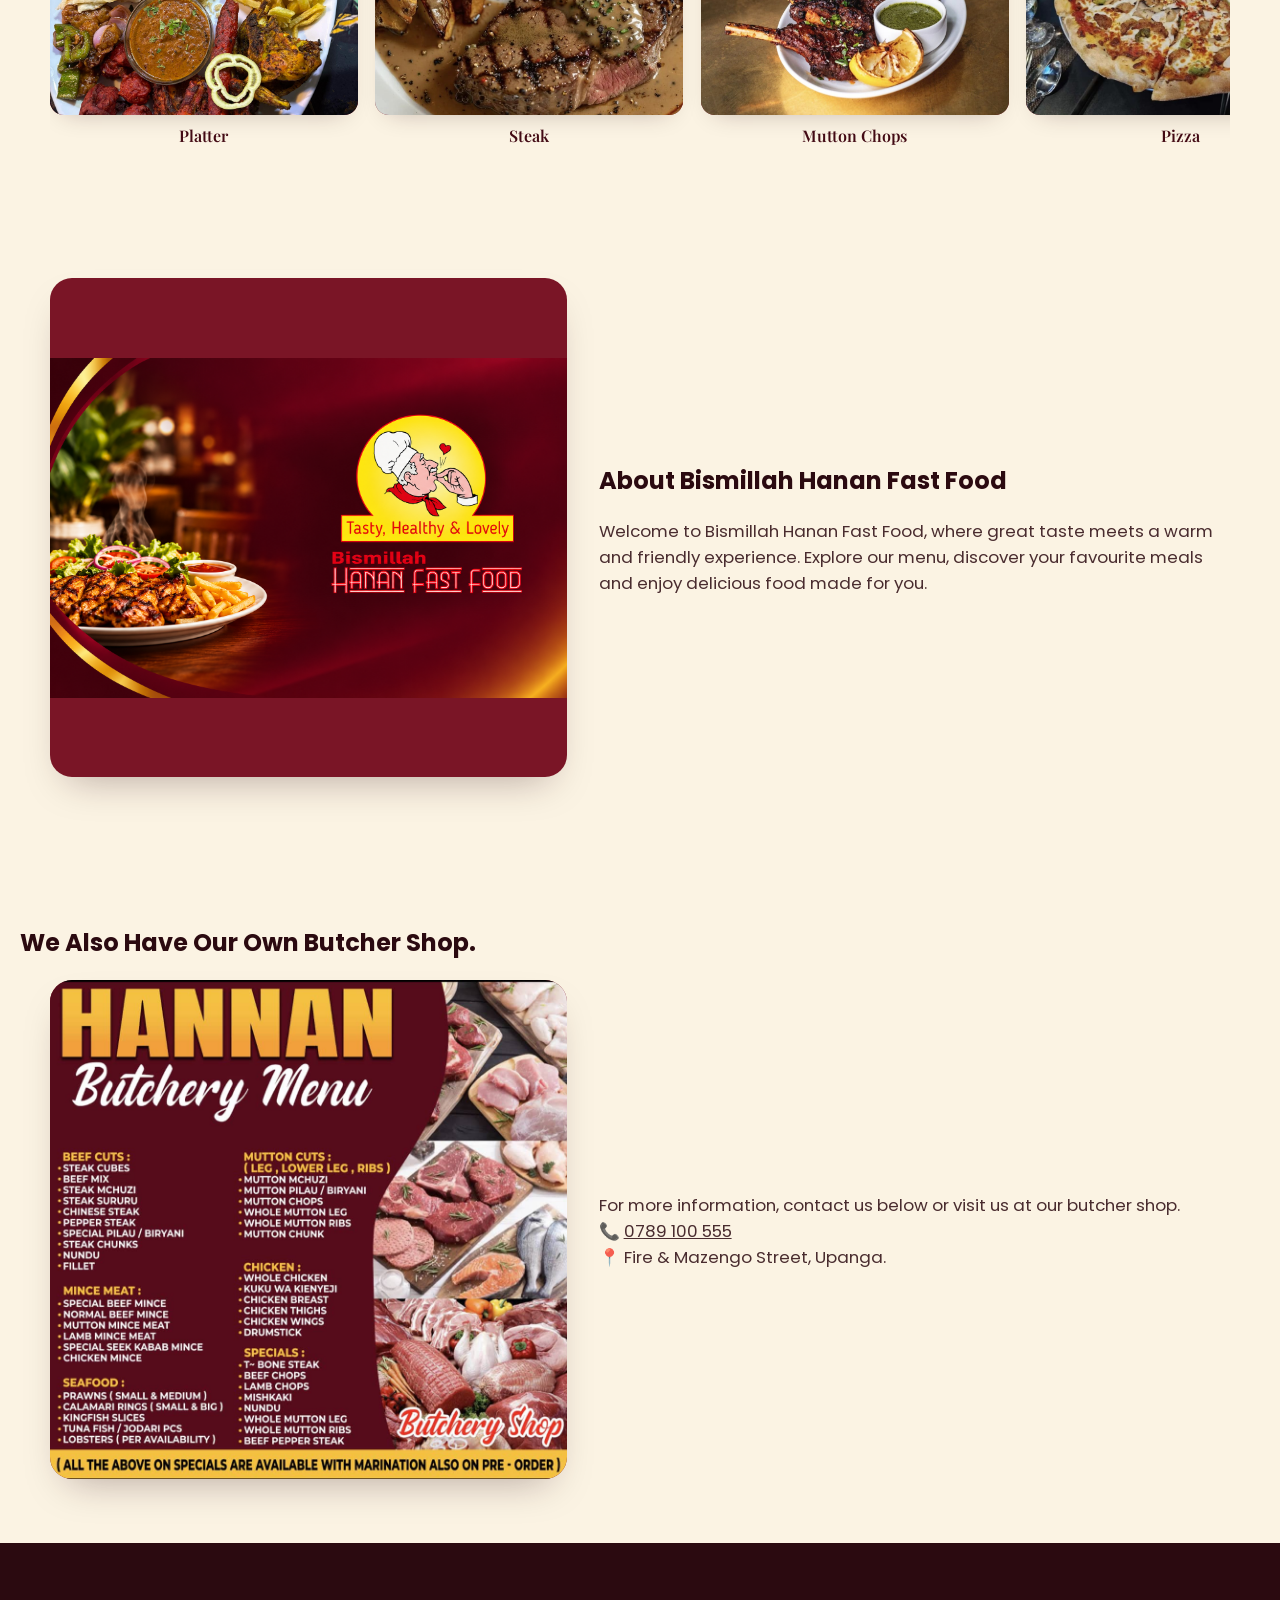
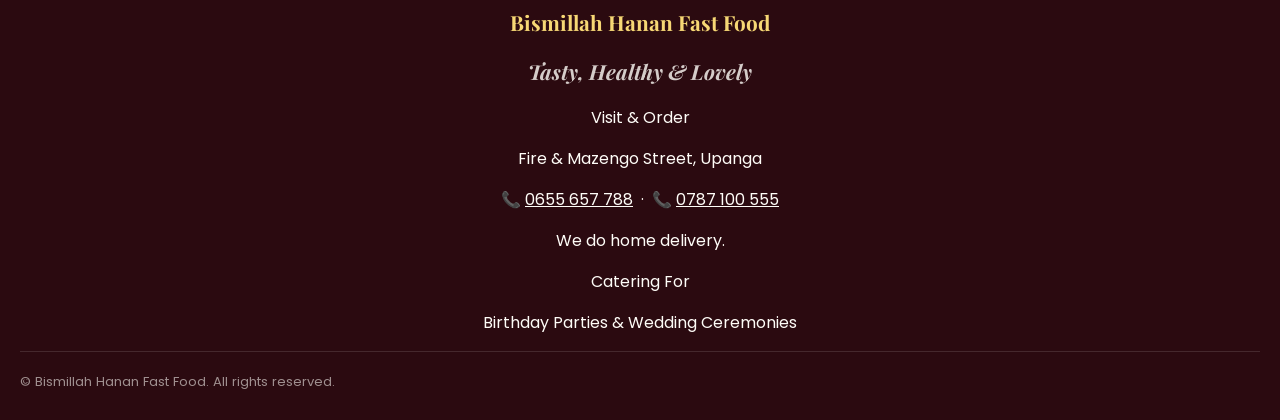
==== commit 856b70b2: "Update index.html" ====
--- a/index.html
+++ b/index.html
@@ -182,7 +182,7 @@
     <section class="about" aria-labelledby="about-heading">
       <div class="about-inner">
         <div class="about-image-frame">
-          <img src="about.jpg" alt="Inside Bismillah Hanan Fast Food restaurant" loading="lazy" onerror="this.closest('.about-image-frame').classList.add('image-fallback')">
+          <img src="about.png" alt="Inside Bismillah Hanan Fast Food restaurant" loading="lazy" onerror="this.closest('.about-image-frame').classList.add('image-fallback')">
           <div class="fallback-label" aria-hidden="true"><span>Add about.jpg</span></div>
         </div>
         <div class="about-text">
--- a/style.css
+++ b/style.css
@@ -556,8 +556,11 @@
   text-align: center;
 }
 
+
 /* ---------- 7. About section ---------- */
-.about { padding: 4rem 1.25rem; }
+.about {
+  padding: 4rem 1.25rem;
+}
 
 .about-inner {
   max-width: var(--max-width);
@@ -570,13 +573,26 @@
 
 .about-image-frame {
   position: relative;
-  aspect-ratio: 5 / 4;
+
+  /* Match the uploaded image's proportions */
+  aspect-ratio: 1080 / 1044;
+
+  width: 100%;
   border-radius: var(--radius-lg);
   overflow: hidden;
   background: var(--burgundy-mid);
   box-shadow: var(--shadow-soft);
 }
-.about-image-frame img { width: 100%; height: 100%; object-fit: cover; }
+
+.about-image-frame img {
+  width: 100%;
+  height: 100%;
+
+  /* Display the complete image without cropping */
+  object-fit: contain;
+
+  display: block;
+}
 
 .about-text p {
   font-size: 1.05rem;
@@ -584,7 +600,6 @@
   opacity: 0.85;
   max-width: 58ch;
 }
-
 /* ---------- 8. How it works ---------- */
 .steps {
   background: var(--maroon-deep);
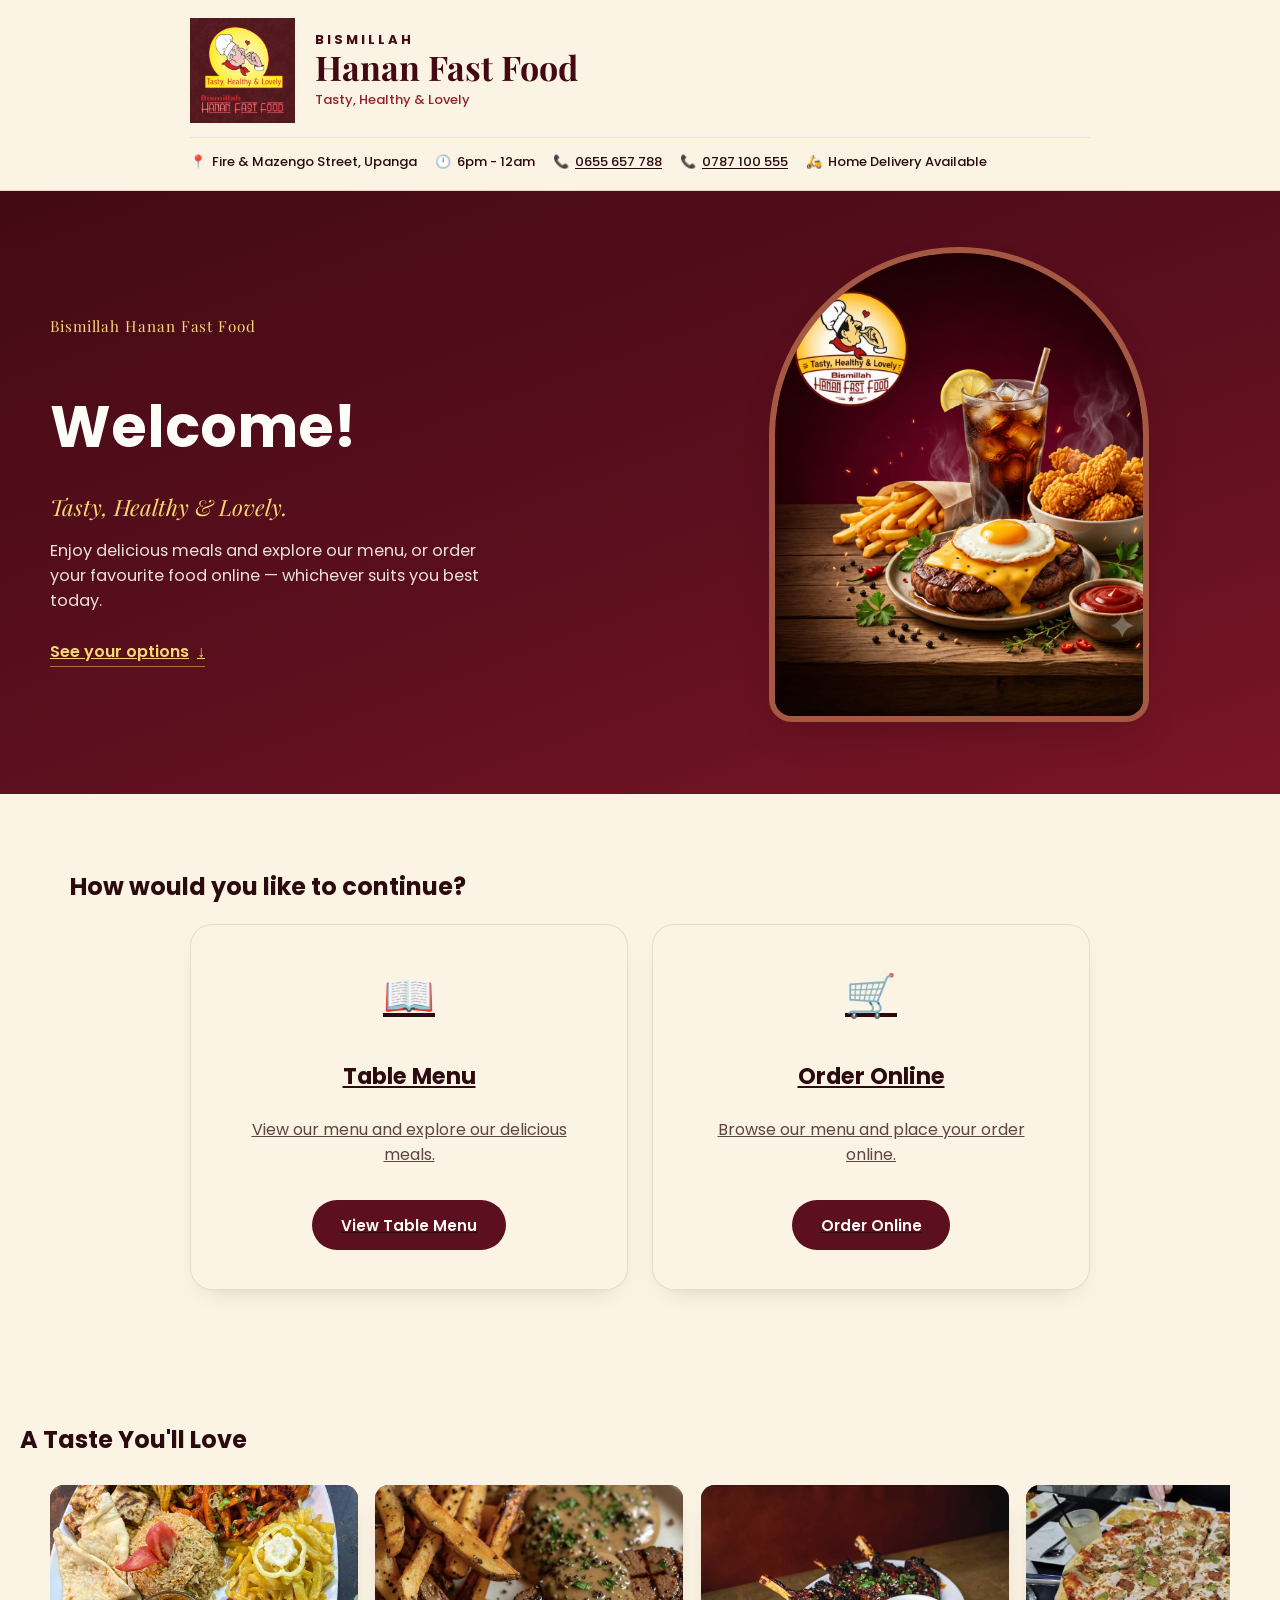
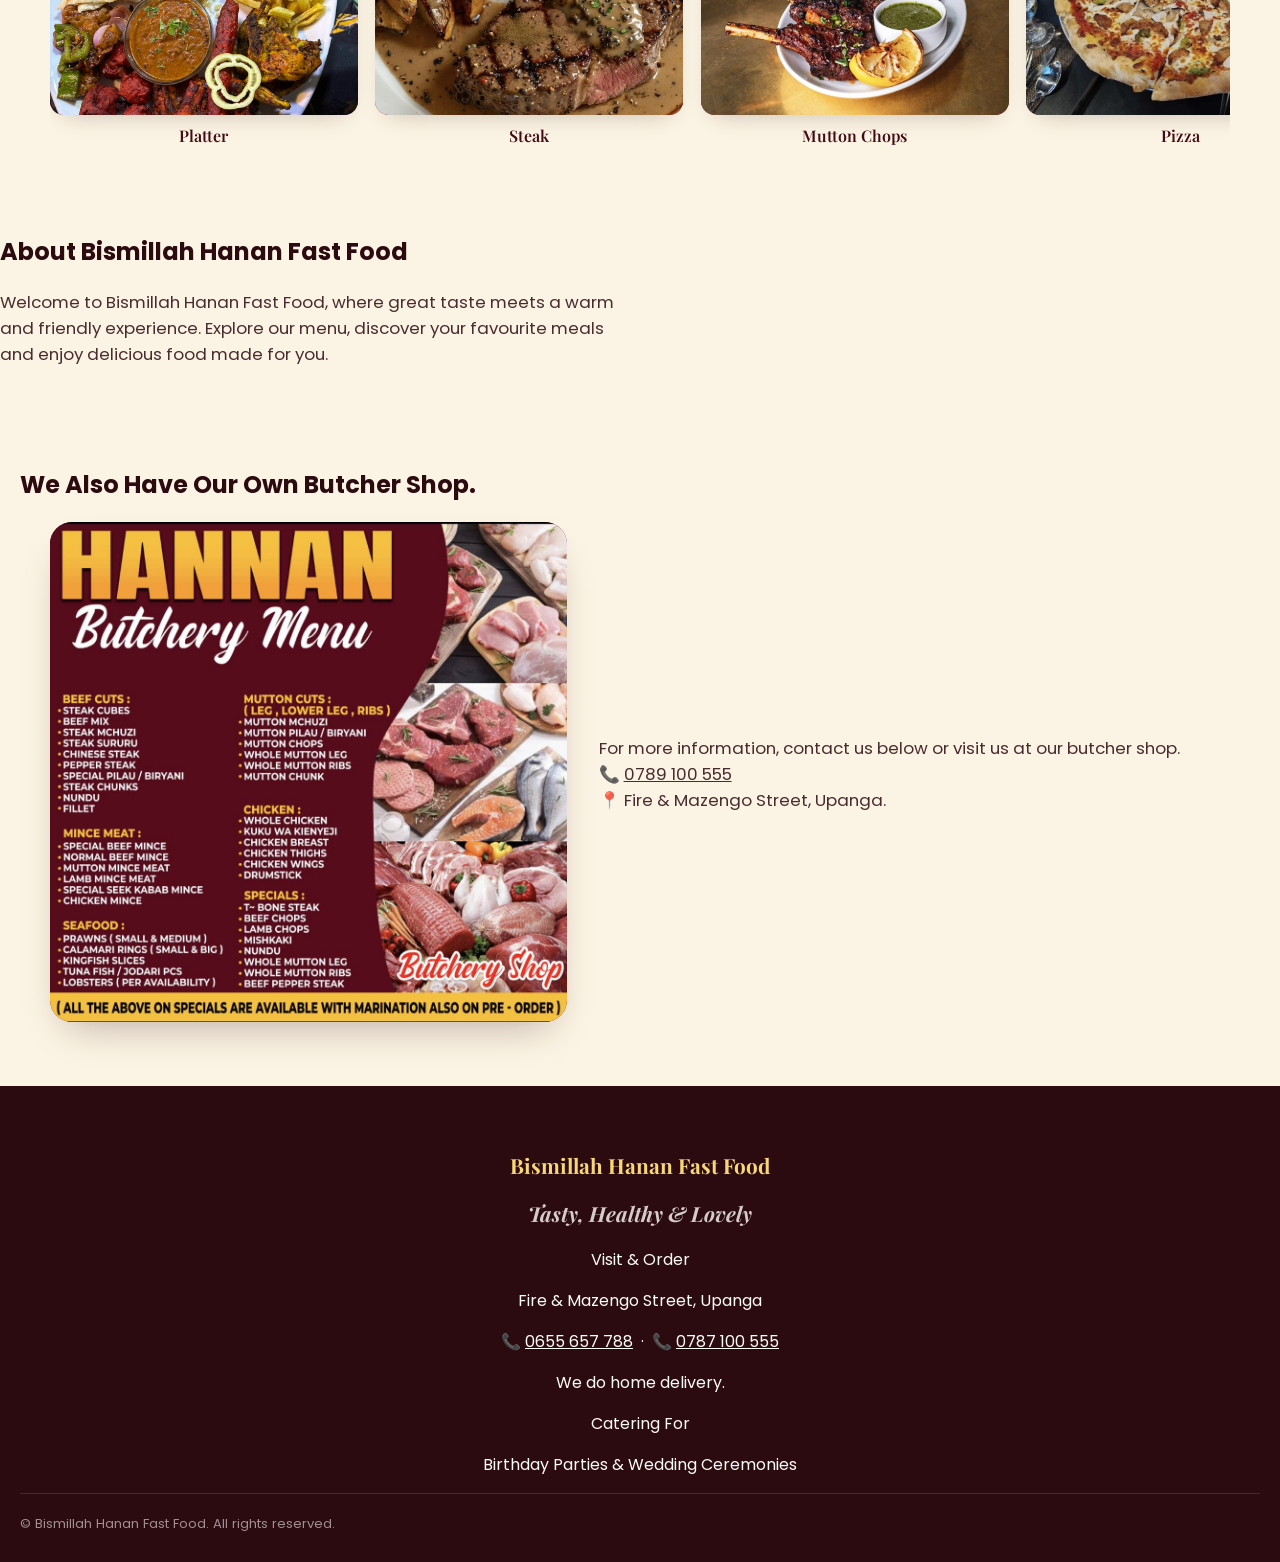
==== commit 0969a633: "Update index.html" ====
--- a/index.html
+++ b/index.html
@@ -179,12 +179,7 @@
     </section>
 
     <!-- ============ ABOUT SECTION ============ -->
-    <section class="about" aria-labelledby="about-heading">
-      <div class="about-inner">
-        <div class="about-image-frame">
-          <img src="about.png" alt="Inside Bismillah Hanan Fast Food restaurant" loading="lazy" onerror="this.closest('.about-image-frame').classList.add('image-fallback')">
-          <div class="fallback-label" aria-hidden="true"><span>Add about.jpg</span></div>
-        </div>
+    
         <div class="about-text">
           <h2 id="about-heading" class="section-heading section-heading--left">About Bismillah Hanan Fast Food</h2>
           <p>Welcome to Bismillah Hanan Fast Food, where great taste meets a warm and friendly experience. Explore our menu, discover your favourite meals and enjoy delicious food made for you.</p>
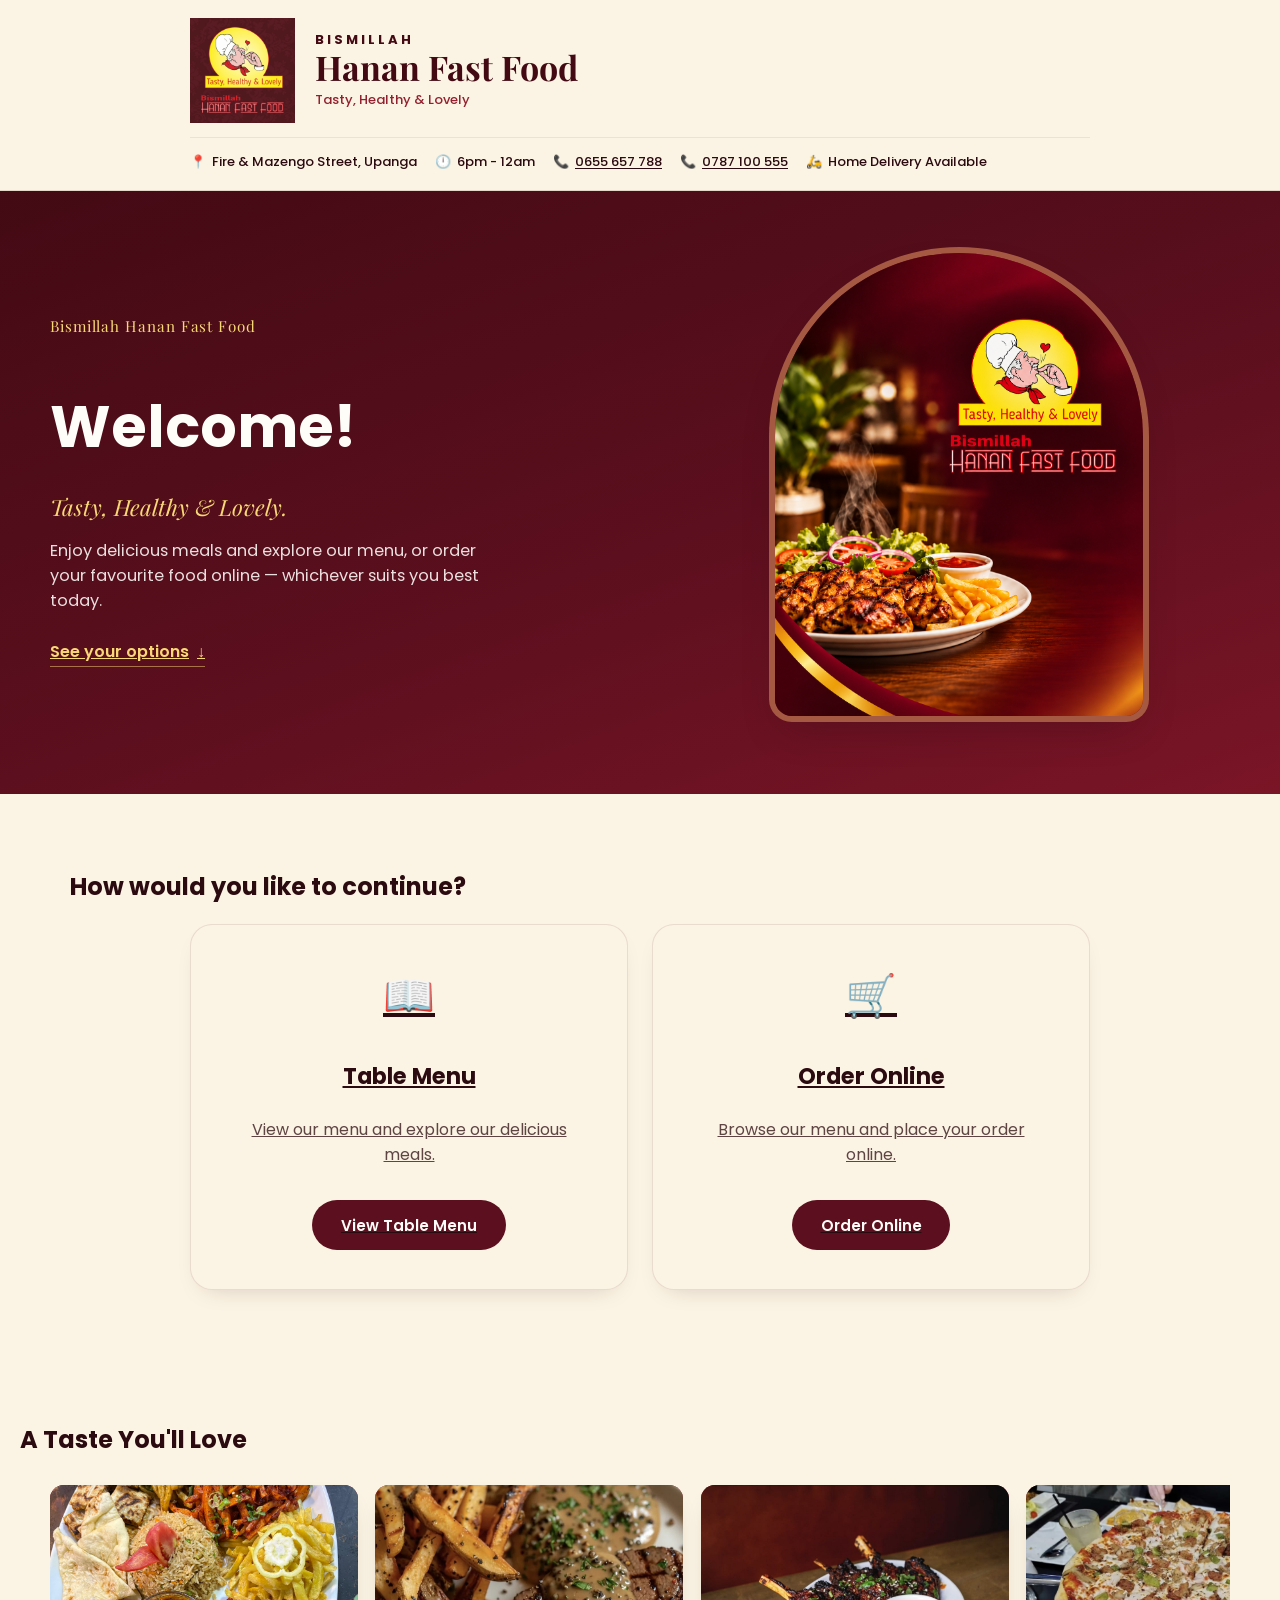
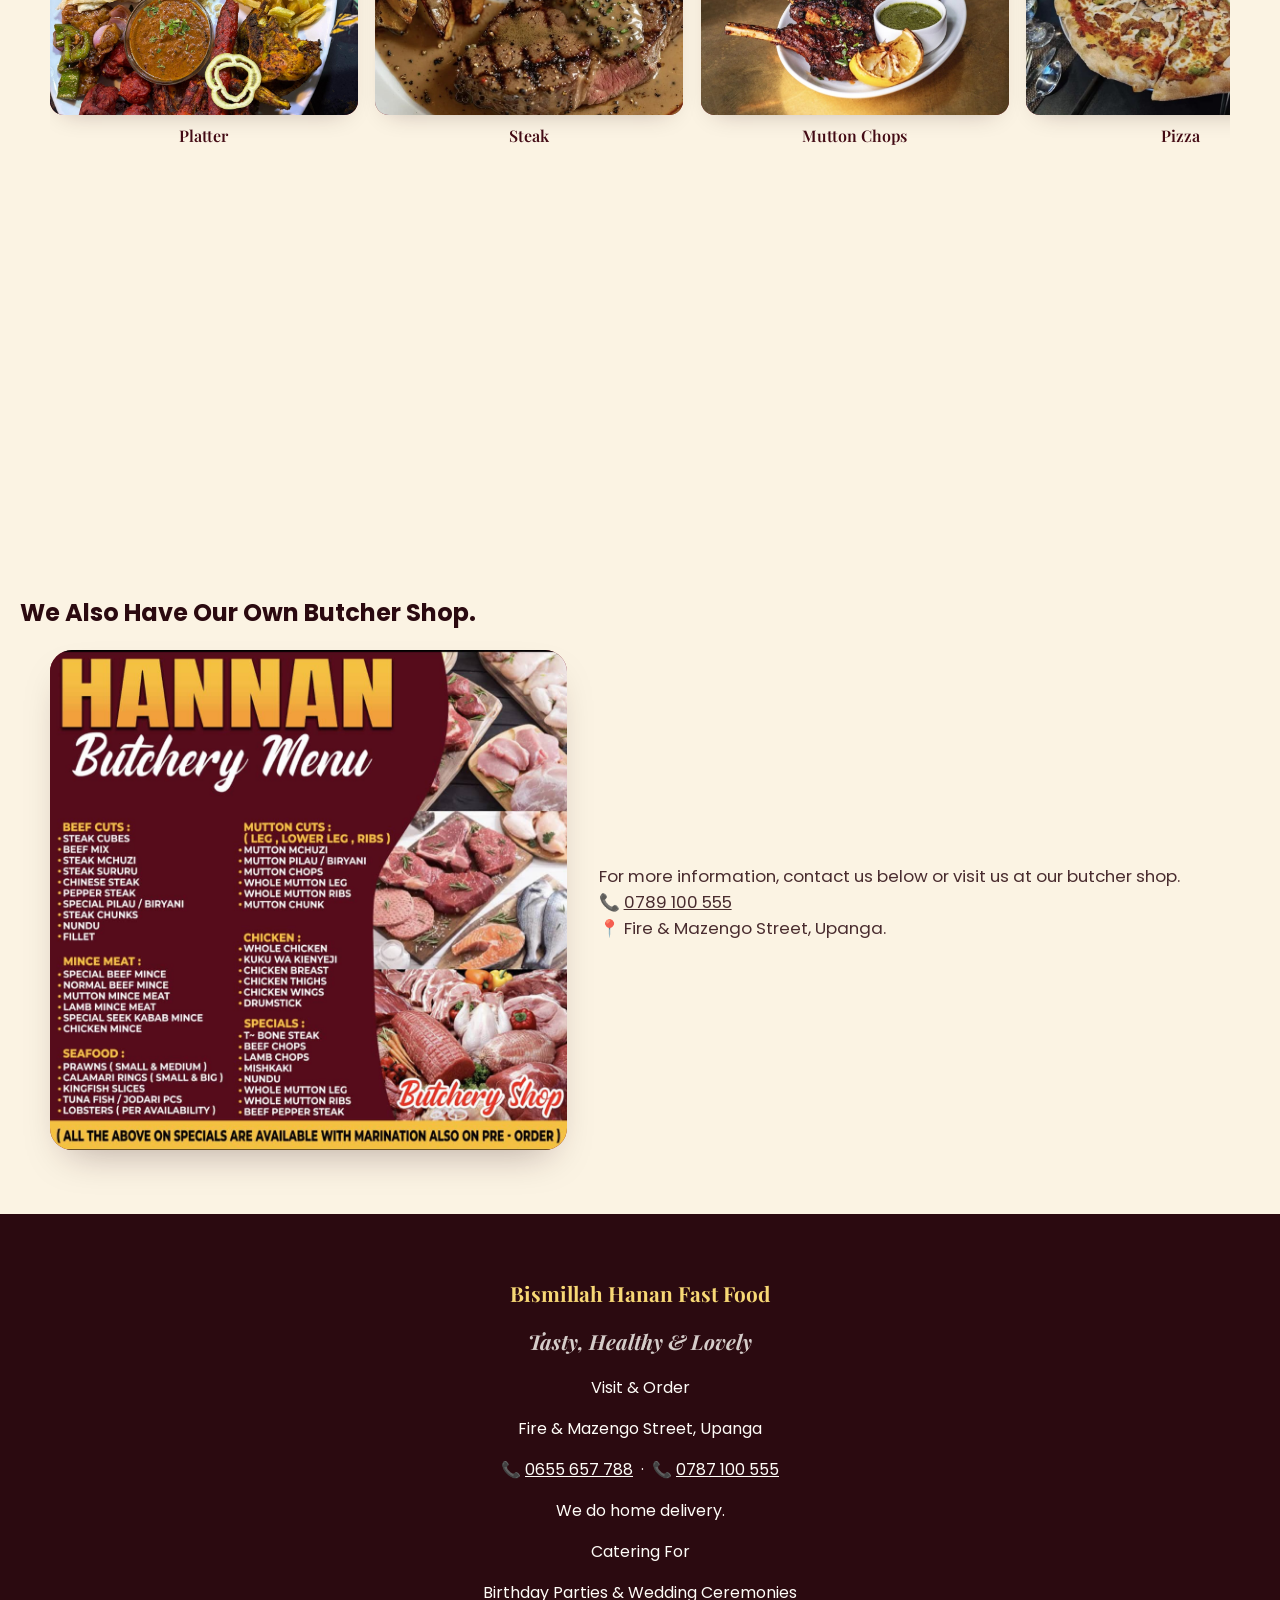
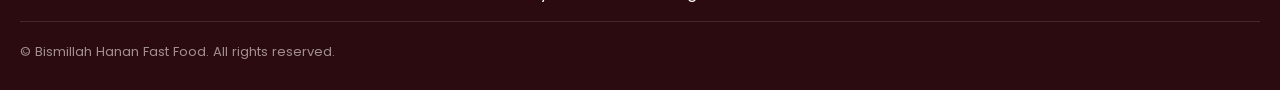
==== commit c9fcbf4b: "Update index.html" ====
--- a/index.html
+++ b/index.html
@@ -99,7 +99,7 @@
           <!-- Hero image: replace images/hero.jpg with the real photo when available -->
           <div class="hero-image-frame">
             <img
-              src="hero.jpeg"
+              src="hero.png"
               alt="A warm plate of freshly prepared food from Bismillah Hanan Fast Food"
               class="hero-image"
               onerror="this.closest('.hero-image-frame').classList.add('image-fallback')"
@@ -179,7 +179,7 @@
     </section>
 
     <!-- ============ ABOUT SECTION ============ -->
-    
+    <section class="about" aria-labelledby="about-heading">
         <div class="about-text">
           <h2 id="about-heading" class="section-heading section-heading--left">About Bismillah Hanan Fast Food</h2>
           <p>Welcome to Bismillah Hanan Fast Food, where great taste meets a warm and friendly experience. Explore our menu, discover your favourite meals and enjoy delicious food made for you.</p>
